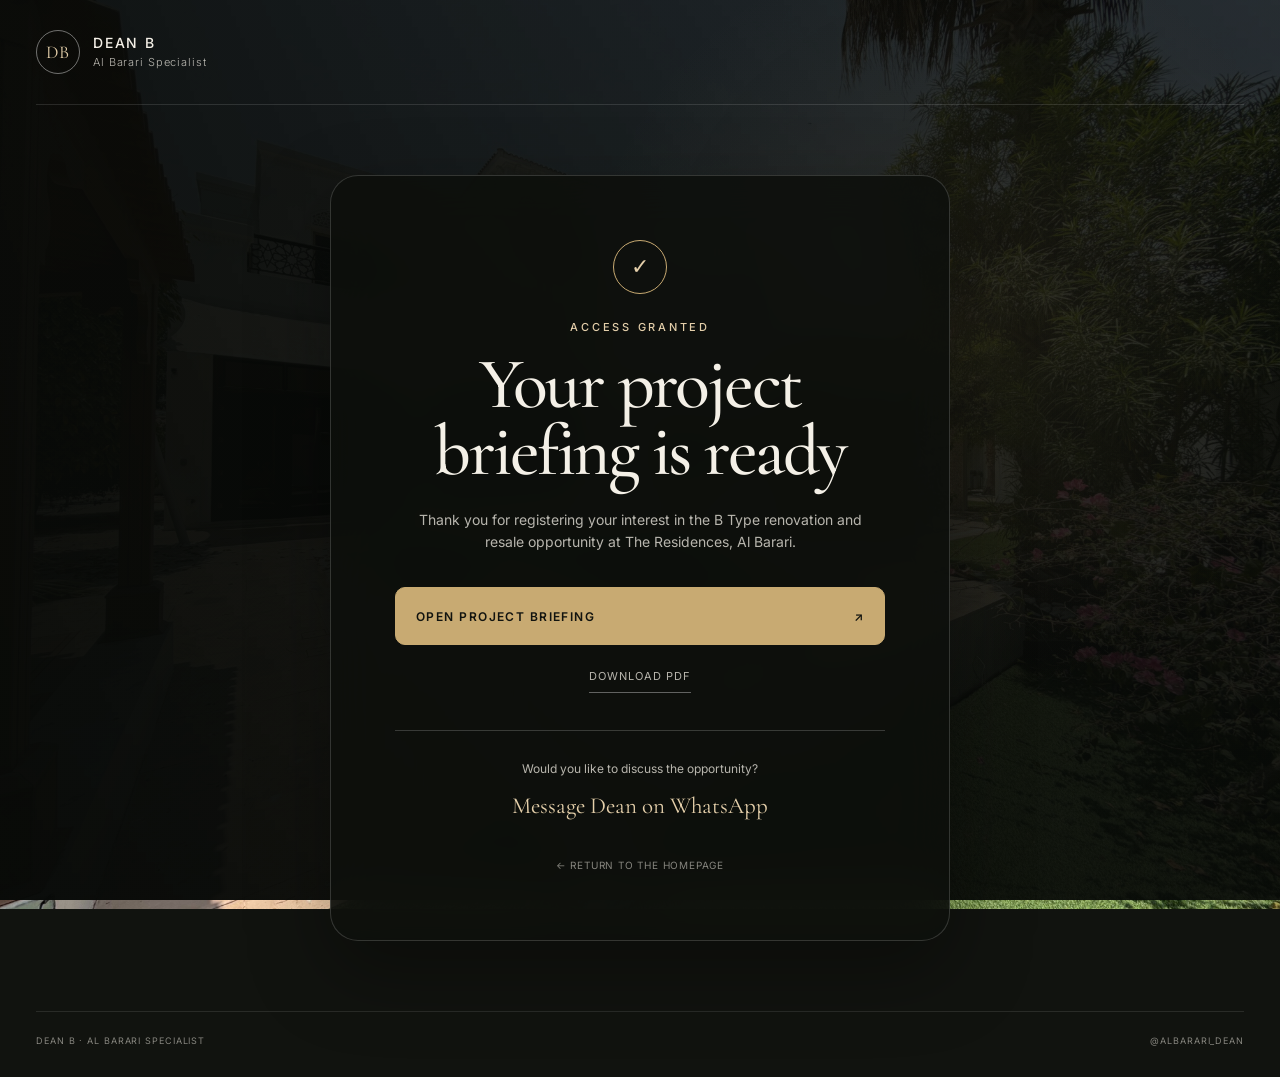
==== thankyou.html @ 0da42d91 "Add files via upload" ====
<!DOCTYPE html>
<html lang="en">
<head>
  <meta charset="UTF-8">
  <meta name="viewport" content="width=device-width, initial-scale=1.0">
  <meta name="theme-color" content="#11130f">
  <title>Your Briefing Is Ready | Al Barari</title>
  <meta name="description" content="Access the B Type Renovation Project briefing.">

  <link rel="preconnect" href="https://fonts.googleapis.com">
  <link rel="preconnect" href="https://fonts.gstatic.com" crossorigin>
  <link
    href="https://fonts.googleapis.com/css2?family=Cormorant+Garamond:wght@400;500;600&family=Inter:wght@300;400;500;600&display=swap"
    rel="stylesheet"
  >
  <link rel="stylesheet" href="style.css">
</head>

<body class="thankyou-page">
  <div class="site-shell">
    <div class="background" aria-hidden="true"></div>
    <div class="background-overlay thankyou-overlay" aria-hidden="true"></div>

    <header class="topbar">
      <a class="brand" href="index.html" aria-label="Return to homepage">
        <span class="brand-mark">DB</span>
        <span class="brand-text">
          <strong>Dean B</strong>
          <small>Al Barari Specialist</small>
        </span>
      </a>
    </header>

    <main class="thankyou-main">
      <section class="thankyou-card">
        <div class="success-mark" aria-hidden="true">✓</div>

        <p class="eyebrow">Access granted</p>
        <h1>Your project briefing is ready</h1>

        <p class="thankyou-copy">
          Thank you for registering your interest in the B Type renovation and
          resale opportunity at The Residences, Al Barari.
        </p>

        <a
          class="primary-action"
          href="files/brochure.pdf"
          target="_blank"
          rel="noopener noreferrer"
        >
          <span>Open project briefing</span>
          <span aria-hidden="true">↗</span>
        </a>

        <a
          class="secondary-action"
          href="files/brochure.pdf"
          download="Al-Barari-B-Type-Renovation-Project.pdf"
        >
          Download PDF
        </a>

        <div class="contact-block">
          <p>Would you like to discuss the opportunity?</p>
          <a
            href="https://wa.me/971504674850?text=Hi%20Dean%2C%20I%27ve%20reviewed%20the%20B%20Type%20Renovation%20Project%20briefing%20and%20would%20like%20to%20discuss%20it."
            target="_blank"
            rel="noopener noreferrer"
          >
            Message Dean on WhatsApp
          </a>
        </div>

        <a class="return-link" href="index.html">← Return to the homepage</a>
      </section>
    </main>

    <footer class="footer">
      <p>Dean B · Al Barari Specialist</p>
      <div class="footer-links">
        <a
          href="https://www.instagram.com/albarari_dean/"
          target="_blank"
          rel="noopener noreferrer"
        >
          @albarari_dean
        </a>
      </div>
    </footer>
  </div>
</body>
</html>
---- style.css ----
/* -------------------------------------------------------
   Al Barari B Type Renovation Project
   Luxury lead-capture microsite
-------------------------------------------------------- */

:root {
  --ink: #11130f;
  --ink-soft: #1b1e18;
  --cream: #f4f0e7;
  --cream-muted: rgba(244, 240, 231, 0.74);
  --white: #ffffff;
  --gold: #c8aa72;
  --gold-light: #e4cfaa;
  --line: rgba(255, 255, 255, 0.18);
  --glass: rgba(18, 21, 17, 0.72);
  --glass-strong: rgba(13, 15, 12, 0.88);
  --danger: #ffd1cc;
  --success: #d5e7ce;
  --shadow: 0 30px 80px rgba(0, 0, 0, 0.34);
  --radius-large: 28px;
  --radius-medium: 16px;
  --transition: 220ms ease;
}

*,
*::before,
*::after {
  box-sizing: border-box;
}

html {
  min-height: 100%;
  scroll-behavior: smooth;
}

body {
  min-height: 100vh;
  margin: 0;
  background: var(--ink);
  color: var(--cream);
  font-family: "Inter", Arial, sans-serif;
  font-size: 16px;
  line-height: 1.6;
  -webkit-font-smoothing: antialiased;
}

a {
  color: inherit;
  text-decoration: none;
}

button,
input {
  font: inherit;
}

button,
a {
  -webkit-tap-highlight-color: transparent;
}

.site-shell {
  position: relative;
  display: flex;
  min-height: 100vh;
  flex-direction: column;
  overflow: hidden;
  isolation: isolate;
}

.background {
  position: fixed;
  z-index: -3;
  inset: 0;
  background:
    url("images/hero.jpg")
    center center / cover
    no-repeat;
  transform: scale(1.02);
}

.background-overlay {
  position: fixed;
  z-index: -2;
  inset: 0;
  background:
    linear-gradient(
      90deg,
      rgba(8, 10, 8, 0.9) 0%,
      rgba(8, 10, 8, 0.7) 44%,
      rgba(8, 10, 8, 0.42) 70%,
      rgba(8, 10, 8, 0.58) 100%
    ),
    linear-gradient(
      180deg,
      rgba(8, 10, 8, 0.48) 0%,
      rgba(8, 10, 8, 0.08) 48%,
      rgba(8, 10, 8, 0.72) 100%
    );
}

.background-overlay::after {
  position: absolute;
  inset: 0;
  content: "";
  background:
    radial-gradient(
      circle at 75% 35%,
      rgba(200, 170, 114, 0.09),
      transparent 34%
    );
}

.topbar {
  display: flex;
  width: min(1440px, calc(100% - 72px));
  margin: 0 auto;
  padding: 30px 0;
  align-items: center;
  justify-content: space-between;
  border-bottom: 1px solid rgba(255, 255, 255, 0.12);
}

.brand {
  display: inline-flex;
  align-items: center;
  gap: 13px;
}

.brand-mark {
  display: grid;
  width: 44px;
  height: 44px;
  place-items: center;
  border: 1px solid rgba(255, 255, 255, 0.42);
  border-radius: 50%;
  color: var(--gold-light);
  font-family: "Cormorant Garamond", Georgia, serif;
  font-size: 18px;
  letter-spacing: 0.06em;
}

.brand-text {
  display: flex;
  flex-direction: column;
  line-height: 1.2;
}

.brand-text strong {
  font-size: 14px;
  font-weight: 500;
  letter-spacing: 0.13em;
  text-transform: uppercase;
}

.brand-text small {
  margin-top: 4px;
  color: var(--cream-muted);
  font-size: 11px;
  font-weight: 300;
  letter-spacing: 0.08em;
}

.topbar-contact {
  padding: 11px 18px;
  border: 1px solid rgba(255, 255, 255, 0.34);
  border-radius: 999px;
  font-size: 12px;
  letter-spacing: 0.09em;
  text-transform: uppercase;
  transition:
    border-color var(--transition),
    background-color var(--transition),
    color var(--transition);
}

.topbar-contact:hover,
.topbar-contact:focus-visible {
  border-color: var(--gold);
  background: var(--gold);
  color: var(--ink);
  outline: none;
}

.hero {
  display: grid;
  width: min(1440px, calc(100% - 72px));
  flex: 1;
  grid-template-columns: minmax(0, 1.12fr) minmax(390px, 0.72fr);
  gap: clamp(56px, 7vw, 120px);
  margin: 0 auto;
  padding: clamp(70px, 9vh, 126px) 0 72px;
  align-items: center;
}

.hero-copy {
  max-width: 780px;
  animation: fade-up 800ms 80ms both;
}

.eyebrow,
.form-kicker {
  margin: 0 0 18px;
  color: var(--gold-light);
  font-size: 11px;
  font-weight: 500;
  letter-spacing: 0.25em;
  text-transform: uppercase;
}

.hero h1 {
  max-width: 790px;
  margin: 0;
  font-family: "Cormorant Garamond", Georgia, serif;
  font-size: clamp(58px, 7.3vw, 112px);
  font-weight: 400;
  letter-spacing: -0.035em;
  line-height: 0.83;
  text-wrap: balance;
}

.hero h1 span {
  display: block;
  margin-top: 16px;
  color: rgba(244, 240, 231, 0.88);
  font-size: 0.52em;
  letter-spacing: 0.005em;
  line-height: 1.02;
}

.location {
  margin: 28px 0 0;
  color: var(--gold-light);
  font-size: 13px;
  letter-spacing: 0.19em;
  text-transform: uppercase;
}

.summary {
  max-width: 650px;
  margin: 25px 0 0;
  color: rgba(244, 240, 231, 0.82);
  font-family: "Cormorant Garamond", Georgia, serif;
  font-size: clamp(22px, 2vw, 31px);
  font-weight: 400;
  line-height: 1.28;
}

.metrics {
  display: grid;
  max-width: 690px;
  grid-template-columns: repeat(3, minmax(0, 1fr));
  margin-top: 42px;
  border-top: 1px solid var(--line);
  border-bottom: 1px solid var(--line);
}

.metric {
  min-height: 118px;
  padding: 22px 24px 20px 0;
}

.metric + .metric {
  padding-left: 28px;
  border-left: 1px solid var(--line);
}

.metric > span {
  display: block;
  min-height: 17px;
  color: var(--cream-muted);
  font-size: 10px;
  letter-spacing: 0.13em;
}

.metric strong {
  display: block;
  margin-top: 1px;
  font-family: "Cormorant Garamond", Georgia, serif;
  font-size: clamp(32px, 3.2vw, 48px);
  font-weight: 500;
  line-height: 1;
}

.metric small {
  display: block;
  margin-top: 9px;
  color: var(--cream-muted);
  font-size: 10px;
  letter-spacing: 0.11em;
  text-transform: uppercase;
}

.briefing-includes {
  display: grid;
  max-width: 700px;
  grid-template-columns: 155px 1fr;
  gap: 28px;
  margin-top: 31px;
  color: var(--cream-muted);
}

.briefing-includes p {
  margin: 0;
  color: var(--cream);
  font-size: 12px;
  font-weight: 500;
  letter-spacing: 0.09em;
  text-transform: uppercase;
}

.briefing-includes ul {
  display: grid;
  grid-template-columns: repeat(2, minmax(0, 1fr));
  gap: 10px 28px;
  margin: 0;
  padding: 0;
  list-style: none;
  font-size: 13px;
}

.briefing-includes li::before {
  margin-right: 8px;
  color: var(--gold);
  content: "—";
}

.form-panel {
  animation: fade-up 850ms 220ms both;
}

.form-card {
  position: relative;
  overflow: hidden;
  padding: clamp(30px, 3vw, 48px);
  border: 1px solid rgba(255, 255, 255, 0.16);
  border-radius: var(--radius-large);
  background:
    linear-gradient(
      145deg,
      rgba(30, 34, 27, 0.82),
      rgba(13, 15, 12, 0.74)
    );
  box-shadow: var(--shadow);
  backdrop-filter: blur(22px);
  -webkit-backdrop-filter: blur(22px);
}

.form-card::before {
  position: absolute;
  top: 0;
  right: 0;
  left: 0;
  height: 1px;
  content: "";
  background:
    linear-gradient(
      90deg,
      transparent,
      rgba(228, 207, 170, 0.85),
      transparent
    );
}

.form-card h2 {
  margin: 0;
  font-family: "Cormorant Garamond", Georgia, serif;
  font-size: clamp(38px, 3.7vw, 56px);
  font-weight: 500;
  letter-spacing: -0.025em;
  line-height: 0.96;
}

.form-intro {
  margin: 18px 0 30px;
  color: var(--cream-muted);
  font-size: 13px;
}

.field {
  position: relative;
  margin-top: 17px;
}

.field label {
  display: block;
  margin-bottom: 7px;
  color: rgba(244, 240, 231, 0.78);
  font-size: 10px;
  font-weight: 500;
  letter-spacing: 0.13em;
  text-transform: uppercase;
}

.field input {
  width: 100%;
  height: 54px;
  padding: 0 16px;
  border: 1px solid rgba(255, 255, 255, 0.2);
  border-radius: 10px;
  background: rgba(255, 255, 255, 0.07);
  color: var(--cream);
  outline: none;
  transition:
    border-color var(--transition),
    background-color var(--transition),
    box-shadow var(--transition);
}

.field input::placeholder {
  color: rgba(244, 240, 231, 0.41);
}

.field input:hover {
  border-color: rgba(255, 255, 255, 0.34);
}

.field input:focus {
  border-color: var(--gold);
  background: rgba(255, 255, 255, 0.1);
  box-shadow: 0 0 0 3px rgba(200, 170, 114, 0.12);
}

.field input[aria-invalid="true"] {
  border-color: rgba(255, 161, 150, 0.8);
}

.field-error {
  display: block;
  min-height: 18px;
  margin-top: 4px;
  color: var(--danger);
  font-size: 11px;
}

.consent {
  display: grid;
  grid-template-columns: 17px 1fr;
  gap: 10px;
  margin-top: 18px;
  align-items: start;
  color: rgba(244, 240, 231, 0.65);
  cursor: pointer;
  font-size: 10px;
  line-height: 1.5;
}

.consent input {
  width: 15px;
  height: 15px;
  margin: 1px 0 0;
  accent-color: var(--gold);
}

.consent-error {
  margin-left: 27px;
}

.honeypot {
  position: absolute !important;
  left: -9999px !important;
  opacity: 0 !important;
}

#submit-button,
.primary-action {
  display: flex;
  width: 100%;
  min-height: 58px;
  margin-top: 22px;
  padding: 0 20px;
  align-items: center;
  justify-content: space-between;
  border: 1px solid var(--gold);
  border-radius: 10px;
  background: var(--gold);
  color: var(--ink);
  cursor: pointer;
  font-size: 12px;
  font-weight: 600;
  letter-spacing: 0.12em;
  text-transform: uppercase;
  transition:
    transform var(--transition),
    background-color var(--transition),
    border-color var(--transition),
    color var(--transition);
}

#submit-button:hover,
#submit-button:focus-visible,
.primary-action:hover,
.primary-action:focus-visible {
  transform: translateY(-2px);
  border-color: var(--gold-light);
  background: var(--gold-light);
  outline: none;
}

#submit-button:disabled {
  cursor: wait;
  opacity: 0.72;
  transform: none;
}

.button-icon {
  font-size: 19px;
  font-weight: 400;
  transition: transform var(--transition);
}

#submit-button:hover .button-icon {
  transform: translateX(4px);
}

.form-status {
  min-height: 22px;
  margin: 12px 0 0;
  color: var(--success);
  font-size: 12px;
}

.form-status.is-error {
  color: var(--danger);
}

.privacy-note {
  margin: 14px 0 0;
  color: rgba(244, 240, 231, 0.47);
  font-size: 9px;
  line-height: 1.55;
}

.footer {
  display: flex;
  width: min(1440px, calc(100% - 72px));
  margin: auto auto 0;
  padding: 22px 0 28px;
  align-items: center;
  justify-content: space-between;
  border-top: 1px solid rgba(255, 255, 255, 0.1);
  color: rgba(244, 240, 231, 0.52);
  font-size: 9px;
  letter-spacing: 0.1em;
  text-transform: uppercase;
}

.footer p {
  margin: 0;
}

.footer-links {
  display: flex;
  gap: 24px;
}

.footer-links a {
  transition: color var(--transition);
}

.footer-links a:hover,
.footer-links a:focus-visible {
  color: var(--gold-light);
  outline: none;
}

/* Thank-you page */

.thankyou-overlay {
  background:
    linear-gradient(
      90deg,
      rgba(8, 10, 8, 0.92),
      rgba(8, 10, 8, 0.66)
    ),
    linear-gradient(
      180deg,
      rgba(8, 10, 8, 0.45),
      rgba(8, 10, 8, 0.78)
    );
}

.thankyou-main {
  display: grid;
  width: min(1440px, calc(100% - 72px));
  flex: 1;
  margin: 0 auto;
  padding: 70px 0;
  place-items: center;
}

.thankyou-card {
  width: min(620px, 100%);
  padding: clamp(36px, 5vw, 68px);
  border: 1px solid rgba(255, 255, 255, 0.16);
  border-radius: var(--radius-large);
  background: var(--glass-strong);
  box-shadow: var(--shadow);
  text-align: center;
  backdrop-filter: blur(24px);
  -webkit-backdrop-filter: blur(24px);
  animation: fade-up 750ms both;
}

.success-mark {
  display: grid;
  width: 54px;
  height: 54px;
  margin: 0 auto 25px;
  place-items: center;
  border: 1px solid var(--gold);
  border-radius: 50%;
  color: var(--gold-light);
  font-family: Georgia, serif;
  font-size: 22px;
}

.thankyou-card .eyebrow {
  margin-bottom: 14px;
}

.thankyou-card h1 {
  margin: 0;
  font-family: "Cormorant Garamond", Georgia, serif;
  font-size: clamp(48px, 6vw, 72px);
  font-weight: 500;
  letter-spacing: -0.035em;
  line-height: 0.93;
}

.thankyou-copy {
  max-width: 470px;
  margin: 24px auto 0;
  color: var(--cream-muted);
  font-size: 14px;
}

.primary-action {
  margin-top: 34px;
}

.secondary-action {
  display: inline-block;
  margin-top: 17px;
  padding: 6px 0;
  border-bottom: 1px solid rgba(255, 255, 255, 0.35);
  color: var(--cream-muted);
  font-size: 11px;
  letter-spacing: 0.09em;
  text-transform: uppercase;
  transition:
    color var(--transition),
    border-color var(--transition);
}

.secondary-action:hover,
.secondary-action:focus-visible {
  border-color: var(--gold);
  color: var(--gold-light);
  outline: none;
}

.contact-block {
  margin-top: 37px;
  padding-top: 28px;
  border-top: 1px solid var(--line);
}

.contact-block p {
  margin: 0 0 10px;
  color: var(--cream-muted);
  font-size: 12px;
}

.contact-block a {
  color: var(--gold-light);
  font-family: "Cormorant Garamond", Georgia, serif;
  font-size: 23px;
}

.return-link {
  display: inline-block;
  margin-top: 32px;
  color: rgba(244, 240, 231, 0.52);
  font-size: 10px;
  letter-spacing: 0.08em;
  text-transform: uppercase;
  transition: color var(--transition);
}

.return-link:hover,
.return-link:focus-visible {
  color: var(--cream);
  outline: none;
}

@keyframes fade-up {
  from {
    opacity: 0;
    transform: translateY(22px);
  }

  to {
    opacity: 1;
    transform: translateY(0);
  }
}

@media (max-width: 1100px) {
  .hero {
    grid-template-columns: minmax(0, 1fr) minmax(350px, 0.72fr);
    gap: 44px;
  }

  .briefing-includes {
    grid-template-columns: 1fr;
    gap: 12px;
  }

  .briefing-includes ul {
    grid-template-columns: 1fr;
  }
}

@media (max-width: 860px) {
  .background {
    background-position: 56% center;
  }

  .background-overlay {
    background:
      linear-gradient(
        180deg,
        rgba(8, 10, 8, 0.78) 0%,
        rgba(8, 10, 8, 0.48) 38%,
        rgba(8, 10, 8, 0.9) 100%
      );
  }

  .topbar,
  .hero,
  .footer,
  .thankyou-main {
    width: min(100% - 40px, 680px);
  }

  .topbar {
    padding-top: 22px;
  }

  .hero {
    grid-template-columns: 1fr;
    gap: 48px;
    padding-top: 64px;
  }

  .hero-copy {
    max-width: 650px;
  }

  .hero h1 {
    font-size: clamp(54px, 14vw, 86px);
  }

  .summary {
    max-width: 560px;
  }

  .form-panel {
    max-width: 620px;
  }

  .footer {
    margin-top: 20px;
  }
}

@media (max-width: 580px) {
  .topbar,
  .hero,
  .footer,
  .thankyou-main {
    width: calc(100% - 28px);
  }

  .topbar-contact {
    display: none;
  }

  .brand-mark {
    width: 40px;
    height: 40px;
  }

  .hero {
    gap: 38px;
    padding: 48px 0 44px;
  }

  .hero h1 {
    font-size: clamp(50px, 16vw, 72px);
  }

  .location {
    font-size: 10px;
  }

  .summary {
    font-size: 22px;
  }

  .metrics {
    grid-template-columns: 1fr;
    margin-top: 32px;
  }

  .metric {
    display: grid;
    min-height: 80px;
    grid-template-columns: 42px 1fr 1fr;
    padding: 17px 0;
    align-items: center;
  }

  .metric + .metric {
    padding-left: 0;
    border-top: 1px solid var(--line);
    border-left: 0;
  }

  .metric > span {
    min-height: auto;
  }

  .metric strong {
    margin: 0;
    font-size: 34px;
  }

  .metric small {
    margin: 0;
    text-align: right;
  }

  .briefing-includes {
    display: none;
  }

  .form-card {
    padding: 28px 20px;
    border-radius: 20px;
  }

  .form-card h2 {
    font-size: 42px;
  }

  .footer {
    flex-direction: column;
    gap: 12px;
    align-items: flex-start;
  }

  .thankyou-card {
    padding: 40px 22px;
    border-radius: 20px;
  }

  .thankyou-card h1 {
    font-size: 50px;
  }
}

@media (prefers-reduced-motion: reduce) {
  *,
  *::before,
  *::after {
    scroll-behavior: auto !important;
    animation-duration: 0.01ms !important;
    animation-iteration-count: 1 !important;
    transition-duration: 0.01ms !important;
  }
}
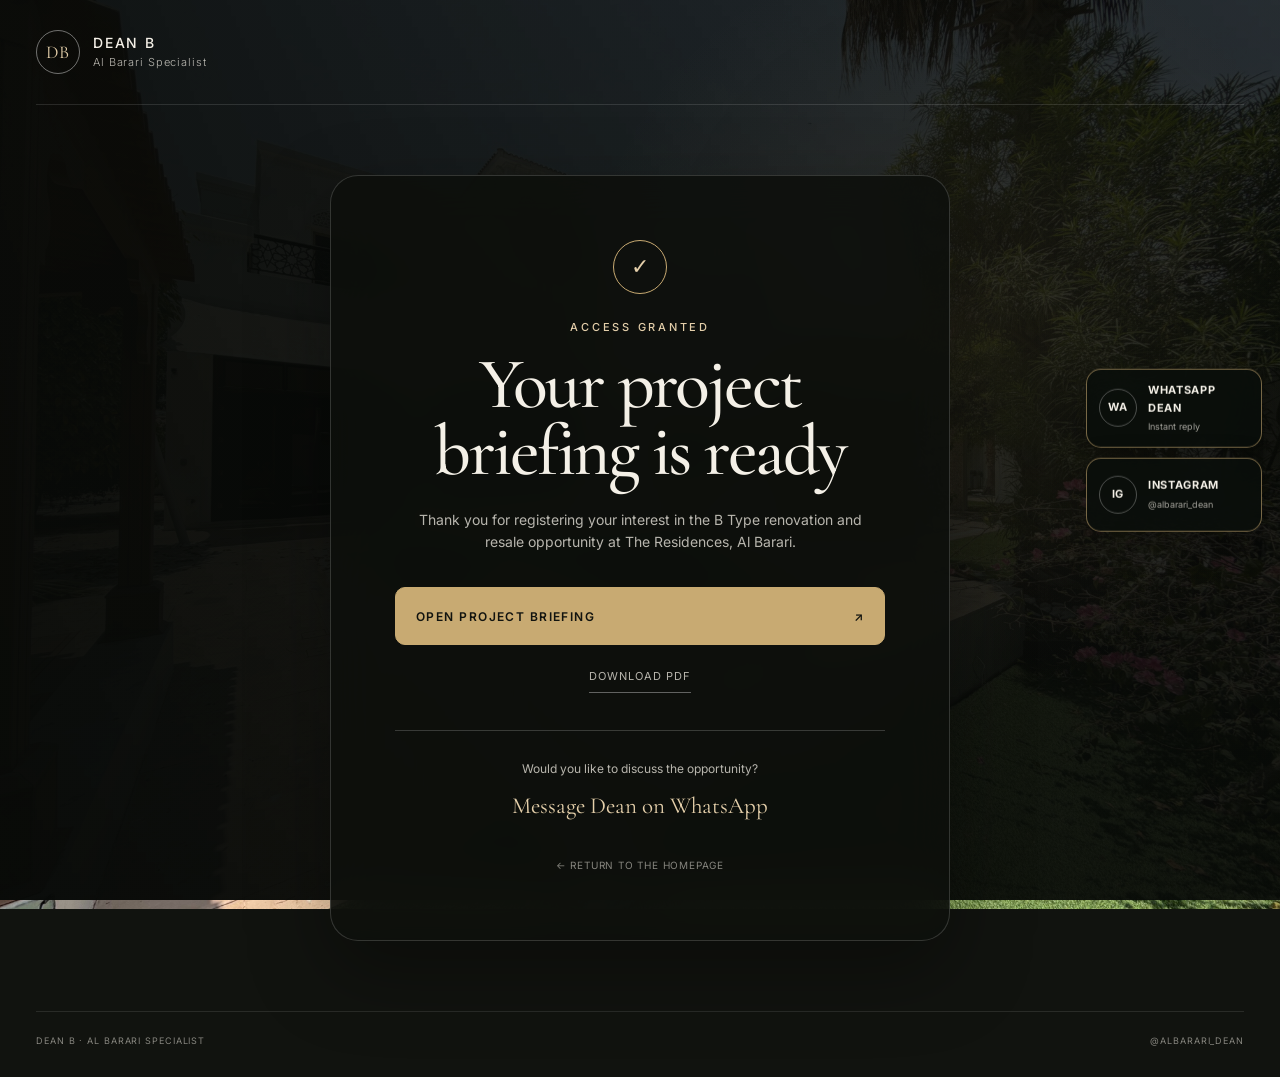
==== commit 51c51d34: "Add files via upload" ====
--- a/thankyou.html
+++ b/thankyou.html
@@ -76,6 +76,35 @@
       </section>
     </main>
 
+
+    <aside class="floating-social" aria-label="Contact Dean">
+      <a
+        class="floating-social-link whatsapp"
+        href="https://wa.me/971504674850?text=Hi%20Dean%2C%20I%27d%20like%20to%20discuss%20the%20B%20Type%20renovation%20project."
+        target="_blank"
+        rel="noopener noreferrer"
+      >
+        <span class="social-icon" aria-hidden="true">WA</span>
+        <span>
+          <strong>WhatsApp Dean</strong>
+          <small>Instant reply</small>
+        </span>
+      </a>
+
+      <a
+        class="floating-social-link instagram"
+        href="https://www.instagram.com/albarari_dean/"
+        target="_blank"
+        rel="noopener noreferrer"
+      >
+        <span class="social-icon" aria-hidden="true">IG</span>
+        <span>
+          <strong>Instagram</strong>
+          <small>@albarari_dean</small>
+        </span>
+      </a>
+    </aside>
+
     <footer class="footer">
       <p>Dean B · Al Barari Specialist</p>
       <div class="footer-links">
--- a/style.css
+++ b/style.css
@@ -881,3 +881,291 @@
     transition-duration: 0.01ms !important;
   }
 }
+
+
+/* Prominent social links and Meet Dean section */
+
+.floating-social {
+  position: fixed;
+  z-index: 20;
+  top: 50%;
+  right: 18px;
+  display: grid;
+  gap: 10px;
+  width: 176px;
+  transform: translateY(-50%);
+}
+
+.floating-social-link {
+  display: grid;
+  grid-template-columns: 38px 1fr;
+  gap: 11px;
+  min-height: 74px;
+  padding: 12px;
+  align-items: center;
+  border: 1px solid rgba(200, 170, 114, 0.58);
+  border-radius: 15px;
+  background: rgba(10, 14, 11, 0.88);
+  box-shadow: 0 12px 34px rgba(0, 0, 0, 0.28);
+  backdrop-filter: blur(16px);
+  -webkit-backdrop-filter: blur(16px);
+  transition: transform var(--transition), border-color var(--transition), background var(--transition);
+}
+
+.floating-social-link:hover,
+.floating-social-link:focus-visible {
+  transform: translateX(-5px);
+  border-color: var(--gold-light);
+  outline: none;
+}
+
+.floating-social-link.whatsapp:hover {
+  background: rgba(18, 86, 48, 0.94);
+}
+
+.floating-social-link.instagram:hover {
+  background: linear-gradient(135deg, rgba(245, 133, 41, 0.92), rgba(193, 53, 132, 0.94), rgba(88, 81, 219, 0.92));
+}
+
+.social-icon {
+  display: grid;
+  width: 38px;
+  height: 38px;
+  place-items: center;
+  border: 1px solid rgba(255,255,255,0.28);
+  border-radius: 50%;
+  font-size: 11px;
+  font-weight: 700;
+  letter-spacing: 0.08em;
+}
+
+.floating-social-link strong,
+.floating-social-link small {
+  display: block;
+}
+
+.floating-social-link strong {
+  font-size: 11px;
+  letter-spacing: 0.06em;
+  text-transform: uppercase;
+}
+
+.floating-social-link small {
+  margin-top: 3px;
+  color: rgba(244, 240, 231, 0.66);
+  font-size: 9px;
+}
+
+.meet-dean {
+  position: relative;
+  z-index: 1;
+  width: min(1440px, calc(100% - 72px));
+  margin: 0 auto 36px;
+  padding: 54px 0;
+  border-top: 1px solid rgba(200, 170, 114, 0.34);
+  border-bottom: 1px solid rgba(200, 170, 114, 0.24);
+}
+
+.meet-dean-inner {
+  display: grid;
+  grid-template-columns: minmax(220px, 300px) minmax(260px, 1fr) minmax(300px, 420px);
+  gap: clamp(32px, 5vw, 70px);
+  align-items: center;
+}
+
+.dean-photo-wrap {
+  overflow: hidden;
+  aspect-ratio: 4 / 5;
+  border: 1px solid rgba(200, 170, 114, 0.58);
+  border-radius: 20px;
+  background: rgba(255,255,255,0.05);
+  box-shadow: 0 24px 60px rgba(0,0,0,0.28);
+}
+
+.dean-photo {
+  width: 100%;
+  height: 100%;
+  object-fit: cover;
+  object-position: center 30%;
+}
+
+.dean-profile h2 {
+  margin: 0;
+  font-family: "Cormorant Garamond", Georgia, serif;
+  font-size: clamp(54px, 6vw, 82px);
+  font-weight: 500;
+  letter-spacing: -0.035em;
+  line-height: 0.9;
+}
+
+.dean-role {
+  margin: 15px 0 0;
+  color: var(--gold-light);
+  font-family: "Cormorant Garamond", Georgia, serif;
+  font-size: 23px;
+  letter-spacing: 0.08em;
+  text-transform: uppercase;
+}
+
+.dean-copy {
+  max-width: 540px;
+  margin: 24px 0 0;
+  color: var(--cream-muted);
+  font-size: 14px;
+}
+
+.dean-points {
+  display: grid;
+  gap: 11px;
+  margin: 26px 0 0;
+  padding: 0;
+  list-style: none;
+  color: rgba(244, 240, 231, 0.84);
+  font-size: 13px;
+}
+
+.dean-points li::before {
+  display: inline-grid;
+  width: 20px;
+  height: 20px;
+  margin-right: 10px;
+  place-items: center;
+  border: 1px solid var(--gold);
+  border-radius: 50%;
+  color: var(--gold-light);
+  content: "✓";
+  font-size: 10px;
+}
+
+.dean-actions {
+  display: grid;
+  gap: 14px;
+}
+
+.dean-action {
+  display: flex;
+  min-height: 84px;
+  padding: 18px 22px;
+  align-items: center;
+  justify-content: space-between;
+  border: 1px solid rgba(200, 170, 114, 0.64);
+  border-radius: 14px;
+  background: rgba(12, 17, 13, 0.84);
+  transition: transform var(--transition), border-color var(--transition), filter var(--transition);
+}
+
+.dean-action:hover,
+.dean-action:focus-visible {
+  transform: translateY(-3px);
+  border-color: var(--gold-light);
+  filter: brightness(1.08);
+  outline: none;
+}
+
+.whatsapp-action {
+  background: linear-gradient(135deg, rgba(18, 114, 56, 0.93), rgba(11, 75, 39, 0.92));
+}
+
+.instagram-action {
+  background: linear-gradient(135deg, rgba(245, 133, 41, 0.92), rgba(193, 53, 132, 0.94), rgba(88, 81, 219, 0.92));
+}
+
+.dean-action strong,
+.dean-action small {
+  display: block;
+}
+
+.dean-action strong {
+  font-size: 14px;
+  letter-spacing: 0.08em;
+  text-transform: uppercase;
+}
+
+.dean-action small {
+  margin-top: 4px;
+  color: rgba(255,255,255,0.78);
+  font-size: 11px;
+}
+
+@media (max-width: 1180px) {
+  .floating-social {
+    right: 10px;
+    width: 150px;
+  }
+
+  .meet-dean-inner {
+    grid-template-columns: 240px 1fr;
+  }
+
+  .dean-actions {
+    grid-column: 1 / -1;
+    grid-template-columns: repeat(3, minmax(0, 1fr));
+  }
+}
+
+@media (max-width: 860px) {
+  .floating-social {
+    top: auto;
+    right: 14px;
+    bottom: 14px;
+    left: 14px;
+    width: auto;
+    grid-template-columns: repeat(2, minmax(0, 1fr));
+    transform: none;
+  }
+
+  .floating-social-link {
+    min-height: 58px;
+    grid-template-columns: 34px 1fr;
+    padding: 10px;
+  }
+
+  .social-icon {
+    width: 34px;
+    height: 34px;
+  }
+
+  .meet-dean {
+    width: min(100% - 40px, 680px);
+  }
+
+  .meet-dean-inner {
+    grid-template-columns: 1fr;
+  }
+
+  .dean-photo-wrap {
+    width: min(360px, 100%);
+  }
+
+  .dean-actions {
+    grid-column: auto;
+    grid-template-columns: 1fr;
+  }
+
+  .footer {
+    padding-bottom: 104px;
+  }
+}
+
+@media (max-width: 580px) {
+  .floating-social-link small {
+    display: none;
+  }
+
+  .floating-social-link strong {
+    font-size: 9px;
+  }
+
+  .meet-dean {
+    width: calc(100% - 28px);
+    padding: 40px 0;
+  }
+
+  .dean-profile h2 {
+    font-size: 58px;
+  }
+
+  .dean-role {
+    font-size: 19px;
+  }
+}
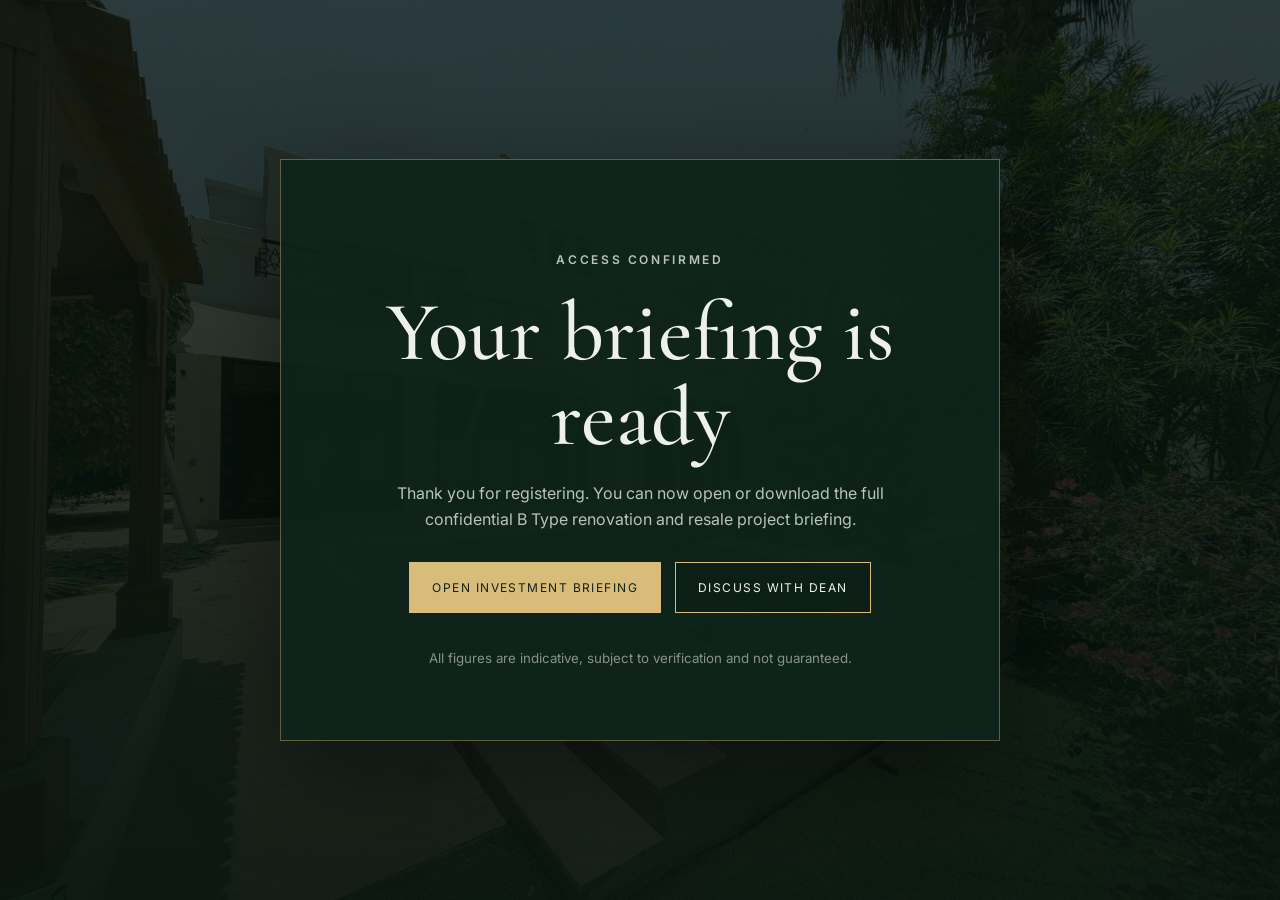
==== commit 1c5a92a3: "Add files via upload Version 2.0" ====
--- a/thankyou.html
+++ b/thankyou.html
@@ -1,122 +1,49 @@
-<!DOCTYPE html>
+<!doctype html>
 <html lang="en">
 <head>
-  <meta charset="UTF-8">
-  <meta name="viewport" content="width=device-width, initial-scale=1.0">
-  <meta name="theme-color" content="#11130f">
-  <title>Your Briefing Is Ready | Al Barari</title>
-  <meta name="description" content="Access the B Type Renovation Project briefing.">
-
+  <meta charset="utf-8">
+  <meta name="viewport" content="width=device-width, initial-scale=1">
+  <meta name="theme-color" content="#102019">
+  <title>Your Confidential Briefing</title>
   <link rel="preconnect" href="https://fonts.googleapis.com">
   <link rel="preconnect" href="https://fonts.gstatic.com" crossorigin>
-  <link
-    href="https://fonts.googleapis.com/css2?family=Cormorant+Garamond:wght@400;500;600&family=Inter:wght@300;400;500;600&display=swap"
-    rel="stylesheet"
-  >
+  <link href="https://fonts.googleapis.com/css2?family=Cormorant+Garamond:wght@500;600&family=Inter:wght@300;400;500;600&display=swap" rel="stylesheet">
   <link rel="stylesheet" href="style.css">
+  <!-- Meta Pixel Code -->
+  <script>
+  !function(f,b,e,v,n,t,s)
+  {if(f.fbq)return;n=f.fbq=function(){n.callMethod?
+  n.callMethod.apply(n,arguments):n.queue.push(arguments)};
+  if(!f._fbq)f._fbq=n;n.push=n;n.loaded=!0;n.version='2.0';
+  n.queue=[];t=b.createElement(e);t.async=!0;
+  t.src=v;s=b.getElementsByTagName(e)[0];
+  s.parentNode.insertBefore(t,s)}(window, document,'script',
+  'https://connect.facebook.net/en_US/fbevents.js');
+  fbq('init', '1545756273663052');
+  fbq('track', 'PageView');
+  fbq('track', 'Lead');
+  </script>
+  <noscript><img height="1" width="1" style="display:none"
+  src="https://www.facebook.com/tr?id=1545756273663052&ev=PageView&noscript=1"
+  alt=""></noscript>
+  <!-- End Meta Pixel Code -->
+  <style>
+    .thanks{min-height:100vh;display:grid;place-items:center;padding:32px;background:
+    linear-gradient(rgba(7,19,13,.78),rgba(7,19,13,.94)),url("images/hero.jpg") center/cover fixed}
+    .thanks-card{width:min(720px,100%);padding:clamp(30px,6vw,70px);text-align:center;background:rgba(14,35,25,.92);border:1px solid rgba(216,189,122,.4);box-shadow:0 30px 100px rgba(0,0,0,.45)}
+    .thanks-card h1{font-size:clamp(48px,8vw,84px)}.thanks-card p{color:#b9c3bb;max-width:560px;margin:20px auto}.thanks-card .button{display:inline-block;margin:10px 5px}.thanks-card small{display:block;margin-top:25px;color:#87938a}
+  </style>
 </head>
-
-<body class="thankyou-page">
-  <div class="site-shell">
-    <div class="background" aria-hidden="true"></div>
-    <div class="background-overlay thankyou-overlay" aria-hidden="true"></div>
-
-    <header class="topbar">
-      <a class="brand" href="index.html" aria-label="Return to homepage">
-        <span class="brand-mark">DB</span>
-        <span class="brand-text">
-          <strong>Dean B</strong>
-          <small>Al Barari Specialist</small>
-        </span>
-      </a>
-    </header>
-
-    <main class="thankyou-main">
-      <section class="thankyou-card">
-        <div class="success-mark" aria-hidden="true">✓</div>
-
-        <p class="eyebrow">Access granted</p>
-        <h1>Your project briefing is ready</h1>
-
-        <p class="thankyou-copy">
-          Thank you for registering your interest in the B Type renovation and
-          resale opportunity at The Residences, Al Barari.
-        </p>
-
-        <a
-          class="primary-action"
-          href="files/brochure.pdf"
-          target="_blank"
-          rel="noopener noreferrer"
-        >
-          <span>Open project briefing</span>
-          <span aria-hidden="true">↗</span>
-        </a>
-
-        <a
-          class="secondary-action"
-          href="files/brochure.pdf"
-          download="Al-Barari-B-Type-Renovation-Project.pdf"
-        >
-          Download PDF
-        </a>
-
-        <div class="contact-block">
-          <p>Would you like to discuss the opportunity?</p>
-          <a
-            href="https://wa.me/971504674850?text=Hi%20Dean%2C%20I%27ve%20reviewed%20the%20B%20Type%20Renovation%20Project%20briefing%20and%20would%20like%20to%20discuss%20it."
-            target="_blank"
-            rel="noopener noreferrer"
-          >
-            Message Dean on WhatsApp
-          </a>
-        </div>
-
-        <a class="return-link" href="index.html">← Return to the homepage</a>
-      </section>
-    </main>
-
-
-    <aside class="floating-social" aria-label="Contact Dean">
-      <a
-        class="floating-social-link whatsapp"
-        href="https://wa.me/971504674850?text=Hi%20Dean%2C%20I%27d%20like%20to%20discuss%20the%20B%20Type%20renovation%20project."
-        target="_blank"
-        rel="noopener noreferrer"
-      >
-        <span class="social-icon" aria-hidden="true">WA</span>
-        <span>
-          <strong>WhatsApp Dean</strong>
-          <small>Instant reply</small>
-        </span>
-      </a>
-
-      <a
-        class="floating-social-link instagram"
-        href="https://www.instagram.com/albarari_dean/"
-        target="_blank"
-        rel="noopener noreferrer"
-      >
-        <span class="social-icon" aria-hidden="true">IG</span>
-        <span>
-          <strong>Instagram</strong>
-          <small>@albarari_dean</small>
-        </span>
-      </a>
-    </aside>
-
-    <footer class="footer">
-      <p>Dean B · Al Barari Specialist</p>
-      <div class="footer-links">
-        <a
-          href="https://www.instagram.com/albarari_dean/"
-          target="_blank"
-          rel="noopener noreferrer"
-        >
-          @albarari_dean
-        </a>
-      </div>
-    </footer>
-  </div>
+<body>
+  <main class="thanks">
+    <section class="thanks-card">
+      <p class="eyebrow">Access confirmed</p>
+      <h1>Your briefing is ready</h1>
+      <p>Thank you for registering. You can now open or download the full confidential B Type renovation and resale project briefing.</p>
+      <a class="button primary" href="files/brochure.pdf" target="_blank" rel="noopener">Open investment briefing</a>
+      <a class="button secondary" href="https://wa.me/971504674850?text=Hi%20Dean%2C%20I%27ve%20reviewed%20the%20B%20Type%20investment%20briefing%20and%20would%20like%20to%20discuss%20it." target="_blank" rel="noopener noreferrer">Discuss with Dean</a>
+      <small>All figures are indicative, subject to verification and not guaranteed.</small>
+    </section>
+  </main>
 </body>
 </html>
--- a/style.css
+++ b/style.css
@@ -1,1171 +1,40 @@
-/* -------------------------------------------------------
-   Al Barari B Type Renovation Project
-   Luxury lead-capture microsite
--------------------------------------------------------- */
-
-:root {
-  --ink: #11130f;
-  --ink-soft: #1b1e18;
-  --cream: #f4f0e7;
-  --cream-muted: rgba(244, 240, 231, 0.74);
-  --white: #ffffff;
-  --gold: #c8aa72;
-  --gold-light: #e4cfaa;
-  --line: rgba(255, 255, 255, 0.18);
-  --glass: rgba(18, 21, 17, 0.72);
-  --glass-strong: rgba(13, 15, 12, 0.88);
-  --danger: #ffd1cc;
-  --success: #d5e7ce;
-  --shadow: 0 30px 80px rgba(0, 0, 0, 0.34);
-  --radius-large: 28px;
-  --radius-medium: 16px;
-  --transition: 220ms ease;
+:root{
+  --ink:#eef1eb;--muted:#aeb8ae;--gold:#d8bd7a;--gold2:#f0d99d;
+  --green:#102019;--green2:#172b22;--panel:#1b2f26;--line:rgba(216,189,122,.25);
+  --shadow:0 28px 80px rgba(0,0,0,.3)
 }
-
-*,
-*::before,
-*::after {
-  box-sizing: border-box;
+*{box-sizing:border-box}
+html{scroll-behavior:smooth}
+body{margin:0;background:var(--green);color:var(--ink);font-family:Inter,Arial,sans-serif;line-height:1.6}
+a{color:inherit;text-decoration:none}
+.nav{position:fixed;inset:0 0 auto;z-index:30;display:flex;justify-content:space-between;align-items:center;padding:18px clamp(20px,4vw,64px);background:linear-gradient(to bottom,rgba(8,18,14,.9),transparent)}
+.brand{display:flex;gap:12px;align-items:center}.brand-mark{display:grid;place-items:center;width:44px;height:44px;border:1px solid var(--gold);border-radius:50%;font-family:"Cormorant Garamond";font-size:22px;color:var(--gold)}
+.brand strong,.brand small{display:block}.brand small{color:var(--muted);font-size:11px;letter-spacing:.12em;text-transform:uppercase}
+.nav-link{border-bottom:1px solid var(--gold);padding:6px 0;font-size:13px;text-transform:uppercase;letter-spacing:.12em}
+.hero{position:relative;min-height:100vh;display:flex;align-items:flex-end;padding:150px clamp(22px,6vw,90px) 80px;overflow:hidden}
+.hero-image{position:absolute;inset:0;background:url("images/hero.jpg") center/cover no-repeat;transform:scale(1.02)}
+.hero-shade{position:absolute;inset:0;background:linear-gradient(90deg,rgba(5,14,10,.92) 0%,rgba(5,14,10,.68) 48%,rgba(5,14,10,.3) 100%),linear-gradient(0deg,rgba(8,22,16,.88),transparent 50%)}
+.hero-content{position:relative;z-index:2;max-width:780px}
+.eyebrow{margin:0 0 15px;color:var(--gold);font-size:12px;font-weight:600;letter-spacing:.22em;text-transform:uppercase}
+h1,h2,h3{font-family:"Cormorant Garamond",Georgia,serif;margin:0;line-height:1.02;font-weight:500}
+h1{font-size:clamp(54px,8vw,108px);max-width:900px}h2{font-size:clamp(42px,5.4vw,72px)}h3{font-size:28px}
+.confidential-line{font-size:clamp(17px,2vw,22px);color:var(--gold2);margin:24px 0 10px}
+.hero-summary{max-width:650px;color:#d8ded8;font-size:18px}
+.hero-actions{display:flex;gap:12px;flex-wrap:wrap;margin-top:32px}.button{padding:15px 22px;border:1px solid var(--gold);font-size:12px;text-transform:uppercase;letter-spacing:.12em;transition:.25s}.primary{background:var(--gold);color:#132018}.secondary{background:rgba(10,25,18,.3)}.button:hover{transform:translateY(-2px);background:var(--gold2);color:#132018}
+.hero-facts{position:absolute;z-index:2;right:clamp(22px,6vw,90px);bottom:80px;display:grid;gap:10px;text-align:right;color:#dfe5df}.hero-facts span{font-size:12px;letter-spacing:.12em;text-transform:uppercase}
+.section{padding:110px clamp(22px,6vw,90px)}
+.intro-section{background:#f1eee6;color:#19231e}.section-heading{max-width:760px;margin-bottom:55px}.section-heading p:last-child{font-size:18px;color:#566158}.feature-grid{display:grid;grid-template-columns:repeat(4,1fr);gap:18px}.feature-card{padding:30px;border-top:1px solid #b79b5e;background:rgba(255,255,255,.45)}.feature-card>span,.briefing-item>span{color:#9b7d3c;font-size:12px;letter-spacing:.12em}.feature-card p{color:#637067}
+.metrics-section{background:var(--green)}.metric-grid{display:grid;grid-template-columns:repeat(3,1fr);gap:18px}.metric-card{min-height:270px;padding:34px;border:1px solid var(--line);background:linear-gradient(145deg,rgba(255,255,255,.04),rgba(255,255,255,.01));display:flex;flex-direction:column;justify-content:flex-end}.metric-card small{text-transform:uppercase;letter-spacing:.16em;color:var(--muted)}.metric-card strong{font-family:"Cormorant Garamond";font-size:clamp(48px,6vw,78px);font-weight:500;color:var(--gold2)}.metric-card p{color:var(--muted)}.metric-card.highlight{border-color:var(--gold);box-shadow:0 0 0 1px rgba(216,189,122,.15),var(--shadow)}.disclaimer{margin-top:22px;color:#8f9b91;font-size:12px;max-width:900px}
+.briefing-section{display:grid;grid-template-columns:.9fr 1.1fr;gap:80px;background:var(--green2)}.briefing-copy p:last-child{color:var(--muted);font-size:18px}.briefing-list{border-top:1px solid var(--line)}.briefing-item{display:grid;grid-template-columns:50px 1fr;gap:18px;padding:26px 0;border-bottom:1px solid var(--line)}.briefing-item p{margin:5px 0 0;color:var(--muted)}
+.access-section{display:grid;grid-template-columns:1fr 1fr;gap:80px;align-items:start;background:#ece8dd;color:#16221b}.access-copy>p:nth-of-type(2){font-size:18px;color:#5d675f}.access-note{margin-top:35px;padding:22px;border-left:2px solid #ae8d49}.access-note span,.access-note strong{display:block}.access-note span{color:#6c756e;font-size:14px}
+.lead-form{background:#11231b;color:var(--ink);padding:34px;box-shadow:var(--shadow)}.field{margin-bottom:18px}.field label{display:block;margin-bottom:7px;color:#dce3dc;font-size:12px;text-transform:uppercase;letter-spacing:.1em}.field input{width:100%;padding:15px;border:1px solid rgba(255,255,255,.18);background:rgba(255,255,255,.04);color:#fff;font:inherit;outline:none}.field input:focus{border-color:var(--gold);box-shadow:0 0 0 3px rgba(216,189,122,.12)}.field-error{display:block;min-height:18px;color:#ffb4a8;font-size:12px}.consent{display:flex;gap:10px;align-items:flex-start;font-size:13px;color:#c5cec6}.consent input{margin-top:4px}.lead-form button{width:100%;display:flex;justify-content:space-between;padding:17px 20px;border:0;background:var(--gold);color:#132018;font:600 12px Inter;text-transform:uppercase;letter-spacing:.12em;cursor:pointer;transition:.25s}.lead-form button:hover{background:var(--gold2)}.lead-form button:disabled{opacity:.65;cursor:wait}.form-status{min-height:22px;font-size:13px}.honeypot{position:absolute!important;left:-9999px!important}
+.floating-contact{position:fixed;right:16px;top:50%;z-index:25;display:grid;gap:8px;transform:translateY(-50%)}.floating-contact a{writing-mode:vertical-rl;transform:rotate(180deg);padding:14px 10px;background:rgba(14,34,25,.88);border:1px solid var(--line);font-size:10px;letter-spacing:.15em;text-transform:uppercase;backdrop-filter:blur(10px)}
+footer{display:grid;grid-template-columns:1fr auto;gap:10px;padding:38px clamp(22px,6vw,90px);background:#09150f;border-top:1px solid var(--line)}footer span,footer p{display:block;color:#8f9a91;font-size:12px}.footer-links{display:flex;gap:20px}.footer-links a{font-size:12px;text-transform:uppercase;letter-spacing:.1em}
+.reveal{opacity:0;transform:translateY(20px);transition:opacity .7s ease,transform .7s ease}.reveal.visible{opacity:1;transform:none}
+@media(max-width:900px){
+ .hero{padding-top:130px;align-items:center}.hero-facts{display:none}.feature-grid,.metric-grid{grid-template-columns:1fr 1fr}.briefing-section,.access-section{grid-template-columns:1fr;gap:45px}.floating-contact{display:none}
 }
-
-html {
-  min-height: 100%;
-  scroll-behavior: smooth;
+@media(max-width:620px){
+ .nav{padding:14px 18px}.brand small{display:none}.nav-link{font-size:10px}.hero{min-height:92vh;padding:120px 20px 55px}.hero-summary{font-size:16px}.hero-actions{display:grid}.button{text-align:center}.section{padding:75px 20px}.feature-grid,.metric-grid{grid-template-columns:1fr}.metric-card{min-height:220px}.lead-form{padding:24px}footer{grid-template-columns:1fr}.footer-links{margin-top:10px}
 }
-
-body {
-  min-height: 100vh;
-  margin: 0;
-  background: var(--ink);
-  color: var(--cream);
-  font-family: "Inter", Arial, sans-serif;
-  font-size: 16px;
-  line-height: 1.6;
-  -webkit-font-smoothing: antialiased;
-}
-
-a {
-  color: inherit;
-  text-decoration: none;
-}
-
-button,
-input {
-  font: inherit;
-}
-
-button,
-a {
-  -webkit-tap-highlight-color: transparent;
-}
-
-.site-shell {
-  position: relative;
-  display: flex;
-  min-height: 100vh;
-  flex-direction: column;
-  overflow: hidden;
-  isolation: isolate;
-}
-
-.background {
-  position: fixed;
-  z-index: -3;
-  inset: 0;
-  background:
-    url("images/hero.jpg")
-    center center / cover
-    no-repeat;
-  transform: scale(1.02);
-}
-
-.background-overlay {
-  position: fixed;
-  z-index: -2;
-  inset: 0;
-  background:
-    linear-gradient(
-      90deg,
-      rgba(8, 10, 8, 0.9) 0%,
-      rgba(8, 10, 8, 0.7) 44%,
-      rgba(8, 10, 8, 0.42) 70%,
-      rgba(8, 10, 8, 0.58) 100%
-    ),
-    linear-gradient(
-      180deg,
-      rgba(8, 10, 8, 0.48) 0%,
-      rgba(8, 10, 8, 0.08) 48%,
-      rgba(8, 10, 8, 0.72) 100%
-    );
-}
-
-.background-overlay::after {
-  position: absolute;
-  inset: 0;
-  content: "";
-  background:
-    radial-gradient(
-      circle at 75% 35%,
-      rgba(200, 170, 114, 0.09),
-      transparent 34%
-    );
-}
-
-.topbar {
-  display: flex;
-  width: min(1440px, calc(100% - 72px));
-  margin: 0 auto;
-  padding: 30px 0;
-  align-items: center;
-  justify-content: space-between;
-  border-bottom: 1px solid rgba(255, 255, 255, 0.12);
-}
-
-.brand {
-  display: inline-flex;
-  align-items: center;
-  gap: 13px;
-}
-
-.brand-mark {
-  display: grid;
-  width: 44px;
-  height: 44px;
-  place-items: center;
-  border: 1px solid rgba(255, 255, 255, 0.42);
-  border-radius: 50%;
-  color: var(--gold-light);
-  font-family: "Cormorant Garamond", Georgia, serif;
-  font-size: 18px;
-  letter-spacing: 0.06em;
-}
-
-.brand-text {
-  display: flex;
-  flex-direction: column;
-  line-height: 1.2;
-}
-
-.brand-text strong {
-  font-size: 14px;
-  font-weight: 500;
-  letter-spacing: 0.13em;
-  text-transform: uppercase;
-}
-
-.brand-text small {
-  margin-top: 4px;
-  color: var(--cream-muted);
-  font-size: 11px;
-  font-weight: 300;
-  letter-spacing: 0.08em;
-}
-
-.topbar-contact {
-  padding: 11px 18px;
-  border: 1px solid rgba(255, 255, 255, 0.34);
-  border-radius: 999px;
-  font-size: 12px;
-  letter-spacing: 0.09em;
-  text-transform: uppercase;
-  transition:
-    border-color var(--transition),
-    background-color var(--transition),
-    color var(--transition);
-}
-
-.topbar-contact:hover,
-.topbar-contact:focus-visible {
-  border-color: var(--gold);
-  background: var(--gold);
-  color: var(--ink);
-  outline: none;
-}
-
-.hero {
-  display: grid;
-  width: min(1440px, calc(100% - 72px));
-  flex: 1;
-  grid-template-columns: minmax(0, 1.12fr) minmax(390px, 0.72fr);
-  gap: clamp(56px, 7vw, 120px);
-  margin: 0 auto;
-  padding: clamp(70px, 9vh, 126px) 0 72px;
-  align-items: center;
-}
-
-.hero-copy {
-  max-width: 780px;
-  animation: fade-up 800ms 80ms both;
-}
-
-.eyebrow,
-.form-kicker {
-  margin: 0 0 18px;
-  color: var(--gold-light);
-  font-size: 11px;
-  font-weight: 500;
-  letter-spacing: 0.25em;
-  text-transform: uppercase;
-}
-
-.hero h1 {
-  max-width: 790px;
-  margin: 0;
-  font-family: "Cormorant Garamond", Georgia, serif;
-  font-size: clamp(58px, 7.3vw, 112px);
-  font-weight: 400;
-  letter-spacing: -0.035em;
-  line-height: 0.83;
-  text-wrap: balance;
-}
-
-.hero h1 span {
-  display: block;
-  margin-top: 16px;
-  color: rgba(244, 240, 231, 0.88);
-  font-size: 0.52em;
-  letter-spacing: 0.005em;
-  line-height: 1.02;
-}
-
-.location {
-  margin: 28px 0 0;
-  color: var(--gold-light);
-  font-size: 13px;
-  letter-spacing: 0.19em;
-  text-transform: uppercase;
-}
-
-.summary {
-  max-width: 650px;
-  margin: 25px 0 0;
-  color: rgba(244, 240, 231, 0.82);
-  font-family: "Cormorant Garamond", Georgia, serif;
-  font-size: clamp(22px, 2vw, 31px);
-  font-weight: 400;
-  line-height: 1.28;
-}
-
-.metrics {
-  display: grid;
-  max-width: 690px;
-  grid-template-columns: repeat(3, minmax(0, 1fr));
-  margin-top: 42px;
-  border-top: 1px solid var(--line);
-  border-bottom: 1px solid var(--line);
-}
-
-.metric {
-  min-height: 118px;
-  padding: 22px 24px 20px 0;
-}
-
-.metric + .metric {
-  padding-left: 28px;
-  border-left: 1px solid var(--line);
-}
-
-.metric > span {
-  display: block;
-  min-height: 17px;
-  color: var(--cream-muted);
-  font-size: 10px;
-  letter-spacing: 0.13em;
-}
-
-.metric strong {
-  display: block;
-  margin-top: 1px;
-  font-family: "Cormorant Garamond", Georgia, serif;
-  font-size: clamp(32px, 3.2vw, 48px);
-  font-weight: 500;
-  line-height: 1;
-}
-
-.metric small {
-  display: block;
-  margin-top: 9px;
-  color: var(--cream-muted);
-  font-size: 10px;
-  letter-spacing: 0.11em;
-  text-transform: uppercase;
-}
-
-.briefing-includes {
-  display: grid;
-  max-width: 700px;
-  grid-template-columns: 155px 1fr;
-  gap: 28px;
-  margin-top: 31px;
-  color: var(--cream-muted);
-}
-
-.briefing-includes p {
-  margin: 0;
-  color: var(--cream);
-  font-size: 12px;
-  font-weight: 500;
-  letter-spacing: 0.09em;
-  text-transform: uppercase;
-}
-
-.briefing-includes ul {
-  display: grid;
-  grid-template-columns: repeat(2, minmax(0, 1fr));
-  gap: 10px 28px;
-  margin: 0;
-  padding: 0;
-  list-style: none;
-  font-size: 13px;
-}
-
-.briefing-includes li::before {
-  margin-right: 8px;
-  color: var(--gold);
-  content: "—";
-}
-
-.form-panel {
-  animation: fade-up 850ms 220ms both;
-}
-
-.form-card {
-  position: relative;
-  overflow: hidden;
-  padding: clamp(30px, 3vw, 48px);
-  border: 1px solid rgba(255, 255, 255, 0.16);
-  border-radius: var(--radius-large);
-  background:
-    linear-gradient(
-      145deg,
-      rgba(30, 34, 27, 0.82),
-      rgba(13, 15, 12, 0.74)
-    );
-  box-shadow: var(--shadow);
-  backdrop-filter: blur(22px);
-  -webkit-backdrop-filter: blur(22px);
-}
-
-.form-card::before {
-  position: absolute;
-  top: 0;
-  right: 0;
-  left: 0;
-  height: 1px;
-  content: "";
-  background:
-    linear-gradient(
-      90deg,
-      transparent,
-      rgba(228, 207, 170, 0.85),
-      transparent
-    );
-}
-
-.form-card h2 {
-  margin: 0;
-  font-family: "Cormorant Garamond", Georgia, serif;
-  font-size: clamp(38px, 3.7vw, 56px);
-  font-weight: 500;
-  letter-spacing: -0.025em;
-  line-height: 0.96;
-}
-
-.form-intro {
-  margin: 18px 0 30px;
-  color: var(--cream-muted);
-  font-size: 13px;
-}
-
-.field {
-  position: relative;
-  margin-top: 17px;
-}
-
-.field label {
-  display: block;
-  margin-bottom: 7px;
-  color: rgba(244, 240, 231, 0.78);
-  font-size: 10px;
-  font-weight: 500;
-  letter-spacing: 0.13em;
-  text-transform: uppercase;
-}
-
-.field input {
-  width: 100%;
-  height: 54px;
-  padding: 0 16px;
-  border: 1px solid rgba(255, 255, 255, 0.2);
-  border-radius: 10px;
-  background: rgba(255, 255, 255, 0.07);
-  color: var(--cream);
-  outline: none;
-  transition:
-    border-color var(--transition),
-    background-color var(--transition),
-    box-shadow var(--transition);
-}
-
-.field input::placeholder {
-  color: rgba(244, 240, 231, 0.41);
-}
-
-.field input:hover {
-  border-color: rgba(255, 255, 255, 0.34);
-}
-
-.field input:focus {
-  border-color: var(--gold);
-  background: rgba(255, 255, 255, 0.1);
-  box-shadow: 0 0 0 3px rgba(200, 170, 114, 0.12);
-}
-
-.field input[aria-invalid="true"] {
-  border-color: rgba(255, 161, 150, 0.8);
-}
-
-.field-error {
-  display: block;
-  min-height: 18px;
-  margin-top: 4px;
-  color: var(--danger);
-  font-size: 11px;
-}
-
-.consent {
-  display: grid;
-  grid-template-columns: 17px 1fr;
-  gap: 10px;
-  margin-top: 18px;
-  align-items: start;
-  color: rgba(244, 240, 231, 0.65);
-  cursor: pointer;
-  font-size: 10px;
-  line-height: 1.5;
-}
-
-.consent input {
-  width: 15px;
-  height: 15px;
-  margin: 1px 0 0;
-  accent-color: var(--gold);
-}
-
-.consent-error {
-  margin-left: 27px;
-}
-
-.honeypot {
-  position: absolute !important;
-  left: -9999px !important;
-  opacity: 0 !important;
-}
-
-#submit-button,
-.primary-action {
-  display: flex;
-  width: 100%;
-  min-height: 58px;
-  margin-top: 22px;
-  padding: 0 20px;
-  align-items: center;
-  justify-content: space-between;
-  border: 1px solid var(--gold);
-  border-radius: 10px;
-  background: var(--gold);
-  color: var(--ink);
-  cursor: pointer;
-  font-size: 12px;
-  font-weight: 600;
-  letter-spacing: 0.12em;
-  text-transform: uppercase;
-  transition:
-    transform var(--transition),
-    background-color var(--transition),
-    border-color var(--transition),
-    color var(--transition);
-}
-
-#submit-button:hover,
-#submit-button:focus-visible,
-.primary-action:hover,
-.primary-action:focus-visible {
-  transform: translateY(-2px);
-  border-color: var(--gold-light);
-  background: var(--gold-light);
-  outline: none;
-}
-
-#submit-button:disabled {
-  cursor: wait;
-  opacity: 0.72;
-  transform: none;
-}
-
-.button-icon {
-  font-size: 19px;
-  font-weight: 400;
-  transition: transform var(--transition);
-}
-
-#submit-button:hover .button-icon {
-  transform: translateX(4px);
-}
-
-.form-status {
-  min-height: 22px;
-  margin: 12px 0 0;
-  color: var(--success);
-  font-size: 12px;
-}
-
-.form-status.is-error {
-  color: var(--danger);
-}
-
-.privacy-note {
-  margin: 14px 0 0;
-  color: rgba(244, 240, 231, 0.47);
-  font-size: 9px;
-  line-height: 1.55;
-}
-
-.footer {
-  display: flex;
-  width: min(1440px, calc(100% - 72px));
-  margin: auto auto 0;
-  padding: 22px 0 28px;
-  align-items: center;
-  justify-content: space-between;
-  border-top: 1px solid rgba(255, 255, 255, 0.1);
-  color: rgba(244, 240, 231, 0.52);
-  font-size: 9px;
-  letter-spacing: 0.1em;
-  text-transform: uppercase;
-}
-
-.footer p {
-  margin: 0;
-}
-
-.footer-links {
-  display: flex;
-  gap: 24px;
-}
-
-.footer-links a {
-  transition: color var(--transition);
-}
-
-.footer-links a:hover,
-.footer-links a:focus-visible {
-  color: var(--gold-light);
-  outline: none;
-}
-
-/* Thank-you page */
-
-.thankyou-overlay {
-  background:
-    linear-gradient(
-      90deg,
-      rgba(8, 10, 8, 0.92),
-      rgba(8, 10, 8, 0.66)
-    ),
-    linear-gradient(
-      180deg,
-      rgba(8, 10, 8, 0.45),
-      rgba(8, 10, 8, 0.78)
-    );
-}
-
-.thankyou-main {
-  display: grid;
-  width: min(1440px, calc(100% - 72px));
-  flex: 1;
-  margin: 0 auto;
-  padding: 70px 0;
-  place-items: center;
-}
-
-.thankyou-card {
-  width: min(620px, 100%);
-  padding: clamp(36px, 5vw, 68px);
-  border: 1px solid rgba(255, 255, 255, 0.16);
-  border-radius: var(--radius-large);
-  background: var(--glass-strong);
-  box-shadow: var(--shadow);
-  text-align: center;
-  backdrop-filter: blur(24px);
-  -webkit-backdrop-filter: blur(24px);
-  animation: fade-up 750ms both;
-}
-
-.success-mark {
-  display: grid;
-  width: 54px;
-  height: 54px;
-  margin: 0 auto 25px;
-  place-items: center;
-  border: 1px solid var(--gold);
-  border-radius: 50%;
-  color: var(--gold-light);
-  font-family: Georgia, serif;
-  font-size: 22px;
-}
-
-.thankyou-card .eyebrow {
-  margin-bottom: 14px;
-}
-
-.thankyou-card h1 {
-  margin: 0;
-  font-family: "Cormorant Garamond", Georgia, serif;
-  font-size: clamp(48px, 6vw, 72px);
-  font-weight: 500;
-  letter-spacing: -0.035em;
-  line-height: 0.93;
-}
-
-.thankyou-copy {
-  max-width: 470px;
-  margin: 24px auto 0;
-  color: var(--cream-muted);
-  font-size: 14px;
-}
-
-.primary-action {
-  margin-top: 34px;
-}
-
-.secondary-action {
-  display: inline-block;
-  margin-top: 17px;
-  padding: 6px 0;
-  border-bottom: 1px solid rgba(255, 255, 255, 0.35);
-  color: var(--cream-muted);
-  font-size: 11px;
-  letter-spacing: 0.09em;
-  text-transform: uppercase;
-  transition:
-    color var(--transition),
-    border-color var(--transition);
-}
-
-.secondary-action:hover,
-.secondary-action:focus-visible {
-  border-color: var(--gold);
-  color: var(--gold-light);
-  outline: none;
-}
-
-.contact-block {
-  margin-top: 37px;
-  padding-top: 28px;
-  border-top: 1px solid var(--line);
-}
-
-.contact-block p {
-  margin: 0 0 10px;
-  color: var(--cream-muted);
-  font-size: 12px;
-}
-
-.contact-block a {
-  color: var(--gold-light);
-  font-family: "Cormorant Garamond", Georgia, serif;
-  font-size: 23px;
-}
-
-.return-link {
-  display: inline-block;
-  margin-top: 32px;
-  color: rgba(244, 240, 231, 0.52);
-  font-size: 10px;
-  letter-spacing: 0.08em;
-  text-transform: uppercase;
-  transition: color var(--transition);
-}
-
-.return-link:hover,
-.return-link:focus-visible {
-  color: var(--cream);
-  outline: none;
-}
-
-@keyframes fade-up {
-  from {
-    opacity: 0;
-    transform: translateY(22px);
-  }
-
-  to {
-    opacity: 1;
-    transform: translateY(0);
-  }
-}
-
-@media (max-width: 1100px) {
-  .hero {
-    grid-template-columns: minmax(0, 1fr) minmax(350px, 0.72fr);
-    gap: 44px;
-  }
-
-  .briefing-includes {
-    grid-template-columns: 1fr;
-    gap: 12px;
-  }
-
-  .briefing-includes ul {
-    grid-template-columns: 1fr;
-  }
-}
-
-@media (max-width: 860px) {
-  .background {
-    background-position: 56% center;
-  }
-
-  .background-overlay {
-    background:
-      linear-gradient(
-        180deg,
-        rgba(8, 10, 8, 0.78) 0%,
-        rgba(8, 10, 8, 0.48) 38%,
-        rgba(8, 10, 8, 0.9) 100%
-      );
-  }
-
-  .topbar,
-  .hero,
-  .footer,
-  .thankyou-main {
-    width: min(100% - 40px, 680px);
-  }
-
-  .topbar {
-    padding-top: 22px;
-  }
-
-  .hero {
-    grid-template-columns: 1fr;
-    gap: 48px;
-    padding-top: 64px;
-  }
-
-  .hero-copy {
-    max-width: 650px;
-  }
-
-  .hero h1 {
-    font-size: clamp(54px, 14vw, 86px);
-  }
-
-  .summary {
-    max-width: 560px;
-  }
-
-  .form-panel {
-    max-width: 620px;
-  }
-
-  .footer {
-    margin-top: 20px;
-  }
-}
-
-@media (max-width: 580px) {
-  .topbar,
-  .hero,
-  .footer,
-  .thankyou-main {
-    width: calc(100% - 28px);
-  }
-
-  .topbar-contact {
-    display: none;
-  }
-
-  .brand-mark {
-    width: 40px;
-    height: 40px;
-  }
-
-  .hero {
-    gap: 38px;
-    padding: 48px 0 44px;
-  }
-
-  .hero h1 {
-    font-size: clamp(50px, 16vw, 72px);
-  }
-
-  .location {
-    font-size: 10px;
-  }
-
-  .summary {
-    font-size: 22px;
-  }
-
-  .metrics {
-    grid-template-columns: 1fr;
-    margin-top: 32px;
-  }
-
-  .metric {
-    display: grid;
-    min-height: 80px;
-    grid-template-columns: 42px 1fr 1fr;
-    padding: 17px 0;
-    align-items: center;
-  }
-
-  .metric + .metric {
-    padding-left: 0;
-    border-top: 1px solid var(--line);
-    border-left: 0;
-  }
-
-  .metric > span {
-    min-height: auto;
-  }
-
-  .metric strong {
-    margin: 0;
-    font-size: 34px;
-  }
-
-  .metric small {
-    margin: 0;
-    text-align: right;
-  }
-
-  .briefing-includes {
-    display: none;
-  }
-
-  .form-card {
-    padding: 28px 20px;
-    border-radius: 20px;
-  }
-
-  .form-card h2 {
-    font-size: 42px;
-  }
-
-  .footer {
-    flex-direction: column;
-    gap: 12px;
-    align-items: flex-start;
-  }
-
-  .thankyou-card {
-    padding: 40px 22px;
-    border-radius: 20px;
-  }
-
-  .thankyou-card h1 {
-    font-size: 50px;
-  }
-}
-
-@media (prefers-reduced-motion: reduce) {
-  *,
-  *::before,
-  *::after {
-    scroll-behavior: auto !important;
-    animation-duration: 0.01ms !important;
-    animation-iteration-count: 1 !important;
-    transition-duration: 0.01ms !important;
-  }
-}
-
-
-/* Prominent social links and Meet Dean section */
-
-.floating-social {
-  position: fixed;
-  z-index: 20;
-  top: 50%;
-  right: 18px;
-  display: grid;
-  gap: 10px;
-  width: 176px;
-  transform: translateY(-50%);
-}
-
-.floating-social-link {
-  display: grid;
-  grid-template-columns: 38px 1fr;
-  gap: 11px;
-  min-height: 74px;
-  padding: 12px;
-  align-items: center;
-  border: 1px solid rgba(200, 170, 114, 0.58);
-  border-radius: 15px;
-  background: rgba(10, 14, 11, 0.88);
-  box-shadow: 0 12px 34px rgba(0, 0, 0, 0.28);
-  backdrop-filter: blur(16px);
-  -webkit-backdrop-filter: blur(16px);
-  transition: transform var(--transition), border-color var(--transition), background var(--transition);
-}
-
-.floating-social-link:hover,
-.floating-social-link:focus-visible {
-  transform: translateX(-5px);
-  border-color: var(--gold-light);
-  outline: none;
-}
-
-.floating-social-link.whatsapp:hover {
-  background: rgba(18, 86, 48, 0.94);
-}
-
-.floating-social-link.instagram:hover {
-  background: linear-gradient(135deg, rgba(245, 133, 41, 0.92), rgba(193, 53, 132, 0.94), rgba(88, 81, 219, 0.92));
-}
-
-.social-icon {
-  display: grid;
-  width: 38px;
-  height: 38px;
-  place-items: center;
-  border: 1px solid rgba(255,255,255,0.28);
-  border-radius: 50%;
-  font-size: 11px;
-  font-weight: 700;
-  letter-spacing: 0.08em;
-}
-
-.floating-social-link strong,
-.floating-social-link small {
-  display: block;
-}
-
-.floating-social-link strong {
-  font-size: 11px;
-  letter-spacing: 0.06em;
-  text-transform: uppercase;
-}
-
-.floating-social-link small {
-  margin-top: 3px;
-  color: rgba(244, 240, 231, 0.66);
-  font-size: 9px;
-}
-
-.meet-dean {
-  position: relative;
-  z-index: 1;
-  width: min(1440px, calc(100% - 72px));
-  margin: 0 auto 36px;
-  padding: 54px 0;
-  border-top: 1px solid rgba(200, 170, 114, 0.34);
-  border-bottom: 1px solid rgba(200, 170, 114, 0.24);
-}
-
-.meet-dean-inner {
-  display: grid;
-  grid-template-columns: minmax(220px, 300px) minmax(260px, 1fr) minmax(300px, 420px);
-  gap: clamp(32px, 5vw, 70px);
-  align-items: center;
-}
-
-.dean-photo-wrap {
-  overflow: hidden;
-  aspect-ratio: 4 / 5;
-  border: 1px solid rgba(200, 170, 114, 0.58);
-  border-radius: 20px;
-  background: rgba(255,255,255,0.05);
-  box-shadow: 0 24px 60px rgba(0,0,0,0.28);
-}
-
-.dean-photo {
-  width: 100%;
-  height: 100%;
-  object-fit: cover;
-  object-position: center 30%;
-}
-
-.dean-profile h2 {
-  margin: 0;
-  font-family: "Cormorant Garamond", Georgia, serif;
-  font-size: clamp(54px, 6vw, 82px);
-  font-weight: 500;
-  letter-spacing: -0.035em;
-  line-height: 0.9;
-}
-
-.dean-role {
-  margin: 15px 0 0;
-  color: var(--gold-light);
-  font-family: "Cormorant Garamond", Georgia, serif;
-  font-size: 23px;
-  letter-spacing: 0.08em;
-  text-transform: uppercase;
-}
-
-.dean-copy {
-  max-width: 540px;
-  margin: 24px 0 0;
-  color: var(--cream-muted);
-  font-size: 14px;
-}
-
-.dean-points {
-  display: grid;
-  gap: 11px;
-  margin: 26px 0 0;
-  padding: 0;
-  list-style: none;
-  color: rgba(244, 240, 231, 0.84);
-  font-size: 13px;
-}
-
-.dean-points li::before {
-  display: inline-grid;
-  width: 20px;
-  height: 20px;
-  margin-right: 10px;
-  place-items: center;
-  border: 1px solid var(--gold);
-  border-radius: 50%;
-  color: var(--gold-light);
-  content: "✓";
-  font-size: 10px;
-}
-
-.dean-actions {
-  display: grid;
-  gap: 14px;
-}
-
-.dean-action {
-  display: flex;
-  min-height: 84px;
-  padding: 18px 22px;
-  align-items: center;
-  justify-content: space-between;
-  border: 1px solid rgba(200, 170, 114, 0.64);
-  border-radius: 14px;
-  background: rgba(12, 17, 13, 0.84);
-  transition: transform var(--transition), border-color var(--transition), filter var(--transition);
-}
-
-.dean-action:hover,
-.dean-action:focus-visible {
-  transform: translateY(-3px);
-  border-color: var(--gold-light);
-  filter: brightness(1.08);
-  outline: none;
-}
-
-.whatsapp-action {
-  background: linear-gradient(135deg, rgba(18, 114, 56, 0.93), rgba(11, 75, 39, 0.92));
-}
-
-.instagram-action {
-  background: linear-gradient(135deg, rgba(245, 133, 41, 0.92), rgba(193, 53, 132, 0.94), rgba(88, 81, 219, 0.92));
-}
-
-.dean-action strong,
-.dean-action small {
-  display: block;
-}
-
-.dean-action strong {
-  font-size: 14px;
-  letter-spacing: 0.08em;
-  text-transform: uppercase;
-}
-
-.dean-action small {
-  margin-top: 4px;
-  color: rgba(255,255,255,0.78);
-  font-size: 11px;
-}
-
-@media (max-width: 1180px) {
-  .floating-social {
-    right: 10px;
-    width: 150px;
-  }
-
-  .meet-dean-inner {
-    grid-template-columns: 240px 1fr;
-  }
-
-  .dean-actions {
-    grid-column: 1 / -1;
-    grid-template-columns: repeat(3, minmax(0, 1fr));
-  }
-}
-
-@media (max-width: 860px) {
-  .floating-social {
-    top: auto;
-    right: 14px;
-    bottom: 14px;
-    left: 14px;
-    width: auto;
-    grid-template-columns: repeat(2, minmax(0, 1fr));
-    transform: none;
-  }
-
-  .floating-social-link {
-    min-height: 58px;
-    grid-template-columns: 34px 1fr;
-    padding: 10px;
-  }
-
-  .social-icon {
-    width: 34px;
-    height: 34px;
-  }
-
-  .meet-dean {
-    width: min(100% - 40px, 680px);
-  }
-
-  .meet-dean-inner {
-    grid-template-columns: 1fr;
-  }
-
-  .dean-photo-wrap {
-    width: min(360px, 100%);
-  }
-
-  .dean-actions {
-    grid-column: auto;
-    grid-template-columns: 1fr;
-  }
-
-  .footer {
-    padding-bottom: 104px;
-  }
-}
-
-@media (max-width: 580px) {
-  .floating-social-link small {
-    display: none;
-  }
-
-  .floating-social-link strong {
-    font-size: 9px;
-  }
-
-  .meet-dean {
-    width: calc(100% - 28px);
-    padding: 40px 0;
-  }
-
-  .dean-profile h2 {
-    font-size: 58px;
-  }
-
-  .dean-role {
-    font-size: 19px;
-  }
-}
+@media(prefers-reduced-motion:reduce){html{scroll-behavior:auto}.reveal{opacity:1;transform:none;transition:none}}
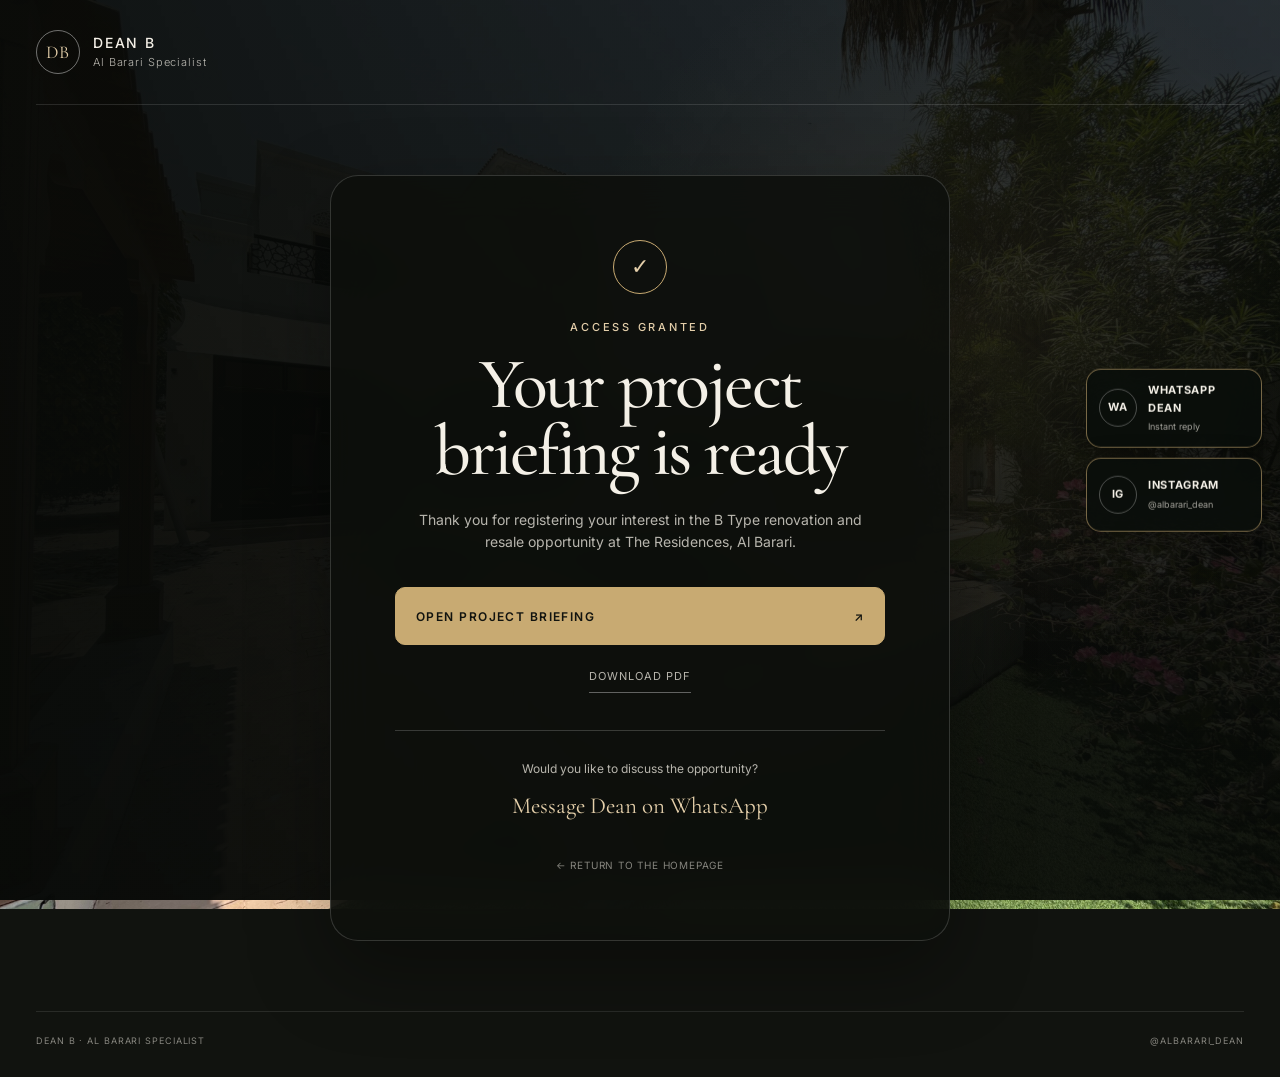
==== commit 6dff3572: "Add files via upload version 3" ====
--- a/thankyou.html
+++ b/thankyou.html
@@ -1,49 +1,146 @@
-<!doctype html>
+<!DOCTYPE html>
 <html lang="en">
 <head>
-  <meta charset="utf-8">
-  <meta name="viewport" content="width=device-width, initial-scale=1">
-  <meta name="theme-color" content="#102019">
-  <title>Your Confidential Briefing</title>
+  <meta charset="UTF-8">
+  <meta name="viewport" content="width=device-width, initial-scale=1.0">
+  <meta name="theme-color" content="#11130f">
+  <title>Your Briefing Is Ready | Al Barari</title>
+  <meta name="description" content="Access the B Type Renovation Project briefing.">
+
   <link rel="preconnect" href="https://fonts.googleapis.com">
   <link rel="preconnect" href="https://fonts.gstatic.com" crossorigin>
-  <link href="https://fonts.googleapis.com/css2?family=Cormorant+Garamond:wght@500;600&family=Inter:wght@300;400;500;600&display=swap" rel="stylesheet">
+  <link
+    href="https://fonts.googleapis.com/css2?family=Cormorant+Garamond:wght@400;500;600&family=Inter:wght@300;400;500;600&display=swap"
+    rel="stylesheet"
+  >
   <link rel="stylesheet" href="style.css">
-  <!-- Meta Pixel Code -->
-  <script>
-  !function(f,b,e,v,n,t,s)
-  {if(f.fbq)return;n=f.fbq=function(){n.callMethod?
-  n.callMethod.apply(n,arguments):n.queue.push(arguments)};
-  if(!f._fbq)f._fbq=n;n.push=n;n.loaded=!0;n.version='2.0';
-  n.queue=[];t=b.createElement(e);t.async=!0;
-  t.src=v;s=b.getElementsByTagName(e)[0];
-  s.parentNode.insertBefore(t,s)}(window, document,'script',
-  'https://connect.facebook.net/en_US/fbevents.js');
-  fbq('init', '1545756273663052');
-  fbq('track', 'PageView');
+<!-- Meta Pixel Code -->
+<script>
+!function(f,b,e,v,n,t,s)
+{if(f.fbq)return;n=f.fbq=function(){n.callMethod?
+n.callMethod.apply(n,arguments):n.queue.push(arguments)};
+if(!f._fbq)f._fbq=n;n.push=n;n.loaded=!0;n.version='2.0';
+n.queue=[];t=b.createElement(e);t.async=!0;
+t.src=v;s=b.getElementsByTagName(e)[0];
+s.parentNode.insertBefore(t,s)}(window, document,'script',
+'https://connect.facebook.net/en_US/fbevents.js');
+fbq('init', '1545756273663052');
+fbq('track', 'PageView');
+</script>
+<noscript><img height="1" width="1" style="display:none"
+src="https://www.facebook.com/tr?id=1545756273663052&ev=PageView&noscript=1"
+/></noscript>
+<!-- End Meta Pixel Code -->
+<!-- Meta Lead Event -->
+<script>
+if (typeof fbq === 'function') {
   fbq('track', 'Lead');
-  </script>
-  <noscript><img height="1" width="1" style="display:none"
-  src="https://www.facebook.com/tr?id=1545756273663052&ev=PageView&noscript=1"
-  alt=""></noscript>
-  <!-- End Meta Pixel Code -->
-  <style>
-    .thanks{min-height:100vh;display:grid;place-items:center;padding:32px;background:
-    linear-gradient(rgba(7,19,13,.78),rgba(7,19,13,.94)),url("images/hero.jpg") center/cover fixed}
-    .thanks-card{width:min(720px,100%);padding:clamp(30px,6vw,70px);text-align:center;background:rgba(14,35,25,.92);border:1px solid rgba(216,189,122,.4);box-shadow:0 30px 100px rgba(0,0,0,.45)}
-    .thanks-card h1{font-size:clamp(48px,8vw,84px)}.thanks-card p{color:#b9c3bb;max-width:560px;margin:20px auto}.thanks-card .button{display:inline-block;margin:10px 5px}.thanks-card small{display:block;margin-top:25px;color:#87938a}
-  </style>
+}
+</script>
+<!-- End Meta Lead Event -->
 </head>
-<body>
-  <main class="thanks">
-    <section class="thanks-card">
-      <p class="eyebrow">Access confirmed</p>
-      <h1>Your briefing is ready</h1>
-      <p>Thank you for registering. You can now open or download the full confidential B Type renovation and resale project briefing.</p>
-      <a class="button primary" href="files/brochure.pdf" target="_blank" rel="noopener">Open investment briefing</a>
-      <a class="button secondary" href="https://wa.me/971504674850?text=Hi%20Dean%2C%20I%27ve%20reviewed%20the%20B%20Type%20investment%20briefing%20and%20would%20like%20to%20discuss%20it." target="_blank" rel="noopener noreferrer">Discuss with Dean</a>
-      <small>All figures are indicative, subject to verification and not guaranteed.</small>
-    </section>
-  </main>
+
+<body class="thankyou-page">
+  <div class="site-shell">
+    <div class="background" aria-hidden="true"></div>
+    <div class="background-overlay thankyou-overlay" aria-hidden="true"></div>
+
+    <header class="topbar">
+      <a class="brand" href="index.html" aria-label="Return to homepage">
+        <span class="brand-mark">DB</span>
+        <span class="brand-text">
+          <strong>Dean B</strong>
+          <small>Al Barari Specialist</small>
+        </span>
+      </a>
+    </header>
+
+    <main class="thankyou-main">
+      <section class="thankyou-card">
+        <div class="success-mark" aria-hidden="true">✓</div>
+
+        <p class="eyebrow">Access granted</p>
+        <h1>Your project briefing is ready</h1>
+
+        <p class="thankyou-copy">
+          Thank you for registering your interest in the B Type renovation and
+          resale opportunity at The Residences, Al Barari.
+        </p>
+
+        <a
+          class="primary-action"
+          href="files/brochure.pdf"
+          target="_blank"
+          rel="noopener noreferrer"
+        >
+          <span>Open project briefing</span>
+          <span aria-hidden="true">↗</span>
+        </a>
+
+        <a
+          class="secondary-action"
+          href="files/brochure.pdf"
+          download="Al-Barari-B-Type-Renovation-Project.pdf"
+        >
+          Download PDF
+        </a>
+
+        <div class="contact-block">
+          <p>Would you like to discuss the opportunity?</p>
+          <a
+            href="https://wa.me/971504674850?text=Hi%20Dean%2C%20I%27ve%20reviewed%20the%20B%20Type%20Renovation%20Project%20briefing%20and%20would%20like%20to%20discuss%20it."
+            target="_blank"
+            rel="noopener noreferrer"
+          >
+            Message Dean on WhatsApp
+          </a>
+        </div>
+
+        <a class="return-link" href="index.html">← Return to the homepage</a>
+      </section>
+    </main>
+
+
+    <aside class="floating-social" aria-label="Contact Dean">
+      <a
+        class="floating-social-link whatsapp"
+        href="https://wa.me/971504674850?text=Hi%20Dean%2C%20I%27d%20like%20to%20discuss%20the%20B%20Type%20renovation%20project."
+        target="_blank"
+        rel="noopener noreferrer"
+      >
+        <span class="social-icon" aria-hidden="true">WA</span>
+        <span>
+          <strong>WhatsApp Dean</strong>
+          <small>Instant reply</small>
+        </span>
+      </a>
+
+      <a
+        class="floating-social-link instagram"
+        href="https://www.instagram.com/albarari_dean/"
+        target="_blank"
+        rel="noopener noreferrer"
+      >
+        <span class="social-icon" aria-hidden="true">IG</span>
+        <span>
+          <strong>Instagram</strong>
+          <small>@albarari_dean</small>
+        </span>
+      </a>
+    </aside>
+
+    <footer class="footer">
+      <p>Dean B · Al Barari Specialist</p>
+      <div class="footer-links">
+        <a
+          href="https://www.instagram.com/albarari_dean/"
+          target="_blank"
+          rel="noopener noreferrer"
+        >
+          @albarari_dean
+        </a>
+      </div>
+    </footer>
+  </div>
 </body>
 </html>
--- a/style.css
+++ b/style.css
@@ -1,40 +1,1172 @@
-:root{
-  --ink:#eef1eb;--muted:#aeb8ae;--gold:#d8bd7a;--gold2:#f0d99d;
-  --green:#102019;--green2:#172b22;--panel:#1b2f26;--line:rgba(216,189,122,.25);
-  --shadow:0 28px 80px rgba(0,0,0,.3)
-}
-*{box-sizing:border-box}
-html{scroll-behavior:smooth}
-body{margin:0;background:var(--green);color:var(--ink);font-family:Inter,Arial,sans-serif;line-height:1.6}
-a{color:inherit;text-decoration:none}
-.nav{position:fixed;inset:0 0 auto;z-index:30;display:flex;justify-content:space-between;align-items:center;padding:18px clamp(20px,4vw,64px);background:linear-gradient(to bottom,rgba(8,18,14,.9),transparent)}
-.brand{display:flex;gap:12px;align-items:center}.brand-mark{display:grid;place-items:center;width:44px;height:44px;border:1px solid var(--gold);border-radius:50%;font-family:"Cormorant Garamond";font-size:22px;color:var(--gold)}
-.brand strong,.brand small{display:block}.brand small{color:var(--muted);font-size:11px;letter-spacing:.12em;text-transform:uppercase}
-.nav-link{border-bottom:1px solid var(--gold);padding:6px 0;font-size:13px;text-transform:uppercase;letter-spacing:.12em}
-.hero{position:relative;min-height:100vh;display:flex;align-items:flex-end;padding:150px clamp(22px,6vw,90px) 80px;overflow:hidden}
-.hero-image{position:absolute;inset:0;background:url("images/hero.jpg") center/cover no-repeat;transform:scale(1.02)}
-.hero-shade{position:absolute;inset:0;background:linear-gradient(90deg,rgba(5,14,10,.92) 0%,rgba(5,14,10,.68) 48%,rgba(5,14,10,.3) 100%),linear-gradient(0deg,rgba(8,22,16,.88),transparent 50%)}
-.hero-content{position:relative;z-index:2;max-width:780px}
-.eyebrow{margin:0 0 15px;color:var(--gold);font-size:12px;font-weight:600;letter-spacing:.22em;text-transform:uppercase}
-h1,h2,h3{font-family:"Cormorant Garamond",Georgia,serif;margin:0;line-height:1.02;font-weight:500}
-h1{font-size:clamp(54px,8vw,108px);max-width:900px}h2{font-size:clamp(42px,5.4vw,72px)}h3{font-size:28px}
-.confidential-line{font-size:clamp(17px,2vw,22px);color:var(--gold2);margin:24px 0 10px}
-.hero-summary{max-width:650px;color:#d8ded8;font-size:18px}
-.hero-actions{display:flex;gap:12px;flex-wrap:wrap;margin-top:32px}.button{padding:15px 22px;border:1px solid var(--gold);font-size:12px;text-transform:uppercase;letter-spacing:.12em;transition:.25s}.primary{background:var(--gold);color:#132018}.secondary{background:rgba(10,25,18,.3)}.button:hover{transform:translateY(-2px);background:var(--gold2);color:#132018}
-.hero-facts{position:absolute;z-index:2;right:clamp(22px,6vw,90px);bottom:80px;display:grid;gap:10px;text-align:right;color:#dfe5df}.hero-facts span{font-size:12px;letter-spacing:.12em;text-transform:uppercase}
-.section{padding:110px clamp(22px,6vw,90px)}
-.intro-section{background:#f1eee6;color:#19231e}.section-heading{max-width:760px;margin-bottom:55px}.section-heading p:last-child{font-size:18px;color:#566158}.feature-grid{display:grid;grid-template-columns:repeat(4,1fr);gap:18px}.feature-card{padding:30px;border-top:1px solid #b79b5e;background:rgba(255,255,255,.45)}.feature-card>span,.briefing-item>span{color:#9b7d3c;font-size:12px;letter-spacing:.12em}.feature-card p{color:#637067}
-.metrics-section{background:var(--green)}.metric-grid{display:grid;grid-template-columns:repeat(3,1fr);gap:18px}.metric-card{min-height:270px;padding:34px;border:1px solid var(--line);background:linear-gradient(145deg,rgba(255,255,255,.04),rgba(255,255,255,.01));display:flex;flex-direction:column;justify-content:flex-end}.metric-card small{text-transform:uppercase;letter-spacing:.16em;color:var(--muted)}.metric-card strong{font-family:"Cormorant Garamond";font-size:clamp(48px,6vw,78px);font-weight:500;color:var(--gold2)}.metric-card p{color:var(--muted)}.metric-card.highlight{border-color:var(--gold);box-shadow:0 0 0 1px rgba(216,189,122,.15),var(--shadow)}.disclaimer{margin-top:22px;color:#8f9b91;font-size:12px;max-width:900px}
-.briefing-section{display:grid;grid-template-columns:.9fr 1.1fr;gap:80px;background:var(--green2)}.briefing-copy p:last-child{color:var(--muted);font-size:18px}.briefing-list{border-top:1px solid var(--line)}.briefing-item{display:grid;grid-template-columns:50px 1fr;gap:18px;padding:26px 0;border-bottom:1px solid var(--line)}.briefing-item p{margin:5px 0 0;color:var(--muted)}
-.access-section{display:grid;grid-template-columns:1fr 1fr;gap:80px;align-items:start;background:#ece8dd;color:#16221b}.access-copy>p:nth-of-type(2){font-size:18px;color:#5d675f}.access-note{margin-top:35px;padding:22px;border-left:2px solid #ae8d49}.access-note span,.access-note strong{display:block}.access-note span{color:#6c756e;font-size:14px}
-.lead-form{background:#11231b;color:var(--ink);padding:34px;box-shadow:var(--shadow)}.field{margin-bottom:18px}.field label{display:block;margin-bottom:7px;color:#dce3dc;font-size:12px;text-transform:uppercase;letter-spacing:.1em}.field input{width:100%;padding:15px;border:1px solid rgba(255,255,255,.18);background:rgba(255,255,255,.04);color:#fff;font:inherit;outline:none}.field input:focus{border-color:var(--gold);box-shadow:0 0 0 3px rgba(216,189,122,.12)}.field-error{display:block;min-height:18px;color:#ffb4a8;font-size:12px}.consent{display:flex;gap:10px;align-items:flex-start;font-size:13px;color:#c5cec6}.consent input{margin-top:4px}.lead-form button{width:100%;display:flex;justify-content:space-between;padding:17px 20px;border:0;background:var(--gold);color:#132018;font:600 12px Inter;text-transform:uppercase;letter-spacing:.12em;cursor:pointer;transition:.25s}.lead-form button:hover{background:var(--gold2)}.lead-form button:disabled{opacity:.65;cursor:wait}.form-status{min-height:22px;font-size:13px}.honeypot{position:absolute!important;left:-9999px!important}
-.floating-contact{position:fixed;right:16px;top:50%;z-index:25;display:grid;gap:8px;transform:translateY(-50%)}.floating-contact a{writing-mode:vertical-rl;transform:rotate(180deg);padding:14px 10px;background:rgba(14,34,25,.88);border:1px solid var(--line);font-size:10px;letter-spacing:.15em;text-transform:uppercase;backdrop-filter:blur(10px)}
-footer{display:grid;grid-template-columns:1fr auto;gap:10px;padding:38px clamp(22px,6vw,90px);background:#09150f;border-top:1px solid var(--line)}footer span,footer p{display:block;color:#8f9a91;font-size:12px}.footer-links{display:flex;gap:20px}.footer-links a{font-size:12px;text-transform:uppercase;letter-spacing:.1em}
-.reveal{opacity:0;transform:translateY(20px);transition:opacity .7s ease,transform .7s ease}.reveal.visible{opacity:1;transform:none}
-@media(max-width:900px){
- .hero{padding-top:130px;align-items:center}.hero-facts{display:none}.feature-grid,.metric-grid{grid-template-columns:1fr 1fr}.briefing-section,.access-section{grid-template-columns:1fr;gap:45px}.floating-contact{display:none}
-}
-@media(max-width:620px){
- .nav{padding:14px 18px}.brand small{display:none}.nav-link{font-size:10px}.hero{min-height:92vh;padding:120px 20px 55px}.hero-summary{font-size:16px}.hero-actions{display:grid}.button{text-align:center}.section{padding:75px 20px}.feature-grid,.metric-grid{grid-template-columns:1fr}.metric-card{min-height:220px}.lead-form{padding:24px}footer{grid-template-columns:1fr}.footer-links{margin-top:10px}
-}
-@media(prefers-reduced-motion:reduce){html{scroll-behavior:auto}.reveal{opacity:1;transform:none;transition:none}}
+/* -------------------------------------------------------
+   Al Barari B Type Renovation Project
+   Luxury lead-capture microsite
+-------------------------------------------------------- */
+
+:root {
+  --ink: #11130f;
+  --ink-soft: #1b1e18;
+  --cream: #f4f0e7;
+  --cream-muted: rgba(244, 240, 231, 0.74);
+  --white: #ffffff;
+  --gold: #c8aa72;
+  --gold-light: #e4cfaa;
+  --line: rgba(255, 255, 255, 0.18);
+  --glass: rgba(18, 21, 17, 0.72);
+  --glass-strong: rgba(13, 15, 12, 0.88);
+  --danger: #ffd1cc;
+  --success: #d5e7ce;
+  --shadow: 0 30px 80px rgba(0, 0, 0, 0.34);
+  --radius-large: 28px;
+  --radius-medium: 16px;
+  --transition: 220ms ease;
+}
+
+*,
+*::before,
+*::after {
+  box-sizing: border-box;
+}
+
+html {
+  min-height: 100%;
+  scroll-behavior: smooth;
+}
+
+body {
+  min-height: 100vh;
+  margin: 0;
+  background: var(--ink);
+  color: var(--cream);
+  font-family: "Inter", Arial, sans-serif;
+  font-size: 16px;
+  line-height: 1.6;
+  -webkit-font-smoothing: antialiased;
+}
+
+a {
+  color: inherit;
+  text-decoration: none;
+}
+
+button,
+input {
+  font: inherit;
+}
+
+button,
+a {
+  -webkit-tap-highlight-color: transparent;
+}
+
+.site-shell {
+  position: relative;
+  display: flex;
+  min-height: 100vh;
+  flex-direction: column;
+  overflow: hidden;
+  isolation: isolate;
+}
+
+.background {
+  position: fixed;
+  z-index: -3;
+  inset: 0;
+  background:
+    url("images/hero.jpg")
+    center center / cover
+    no-repeat;
+  transform: scale(1.02);
+}
+
+.background-overlay {
+  position: fixed;
+  z-index: -2;
+  inset: 0;
+  background:
+    linear-gradient(
+      90deg,
+      rgba(8, 10, 8, 0.9) 0%,
+      rgba(8, 10, 8, 0.7) 44%,
+      rgba(8, 10, 8, 0.42) 70%,
+      rgba(8, 10, 8, 0.58) 100%
+    ),
+    linear-gradient(
+      180deg,
+      rgba(8, 10, 8, 0.48) 0%,
+      rgba(8, 10, 8, 0.08) 48%,
+      rgba(8, 10, 8, 0.72) 100%
+    );
+}
+
+.background-overlay::after {
+  position: absolute;
+  inset: 0;
+  content: "";
+  background:
+    radial-gradient(
+      circle at 75% 35%,
+      rgba(200, 170, 114, 0.09),
+      transparent 34%
+    );
+}
+
+.topbar {
+  display: flex;
+  width: min(1440px, calc(100% - 72px));
+  margin: 0 auto;
+  padding: 30px 0;
+  align-items: center;
+  justify-content: space-between;
+  border-bottom: 1px solid rgba(255, 255, 255, 0.12);
+}
+
+.brand {
+  display: inline-flex;
+  align-items: center;
+  gap: 13px;
+}
+
+.brand-mark {
+  display: grid;
+  width: 44px;
+  height: 44px;
+  place-items: center;
+  border: 1px solid rgba(255, 255, 255, 0.42);
+  border-radius: 50%;
+  color: var(--gold-light);
+  font-family: "Cormorant Garamond", Georgia, serif;
+  font-size: 18px;
+  letter-spacing: 0.06em;
+}
+
+.brand-text {
+  display: flex;
+  flex-direction: column;
+  line-height: 1.2;
+}
+
+.brand-text strong {
+  font-size: 14px;
+  font-weight: 500;
+  letter-spacing: 0.13em;
+  text-transform: uppercase;
+}
+
+.brand-text small {
+  margin-top: 4px;
+  color: var(--cream-muted);
+  font-size: 11px;
+  font-weight: 300;
+  letter-spacing: 0.08em;
+}
+
+.topbar-contact {
+  padding: 11px 18px;
+  border: 1px solid rgba(255, 255, 255, 0.34);
+  border-radius: 999px;
+  font-size: 12px;
+  letter-spacing: 0.09em;
+  text-transform: uppercase;
+  transition:
+    border-color var(--transition),
+    background-color var(--transition),
+    color var(--transition);
+}
+
+.topbar-contact:hover,
+.topbar-contact:focus-visible {
+  border-color: var(--gold);
+  background: var(--gold);
+  color: var(--ink);
+  outline: none;
+}
+
+.hero {
+  display: grid;
+  width: min(1440px, calc(100% - 72px));
+  flex: 1;
+  grid-template-columns: minmax(0, 1.12fr) minmax(390px, 0.72fr);
+  gap: clamp(56px, 7vw, 120px);
+  margin: 0 auto;
+  padding: clamp(70px, 9vh, 126px) 0 72px;
+  align-items: center;
+}
+
+.hero-copy {
+  max-width: 780px;
+  animation: fade-up 800ms 80ms both;
+}
+
+.eyebrow,
+.form-kicker {
+  margin: 0 0 18px;
+  color: var(--gold-light);
+  font-size: 11px;
+  font-weight: 500;
+  letter-spacing: 0.25em;
+  text-transform: uppercase;
+}
+
+.hero h1 {
+  max-width: 790px;
+  margin: 0;
+  font-family: "Cormorant Garamond", Georgia, serif;
+  font-size: clamp(58px, 7.3vw, 112px);
+  font-weight: 400;
+  letter-spacing: -0.035em;
+  line-height: 0.83;
+  text-wrap: balance;
+}
+
+.hero h1 span {
+  display: block;
+  margin-top: 16px;
+  color: rgba(244, 240, 231, 0.88);
+  font-size: 0.52em;
+  letter-spacing: 0.005em;
+  line-height: 1.02;
+}
+
+.location {
+  margin: 28px 0 0;
+  color: var(--gold-light);
+  font-size: 13px;
+  letter-spacing: 0.19em;
+  text-transform: uppercase;
+}
+
+.summary {
+  max-width: 650px;
+  margin: 25px 0 0;
+  color: rgba(244, 240, 231, 0.82);
+  font-family: "Cormorant Garamond", Georgia, serif;
+  font-size: clamp(22px, 2vw, 31px);
+  font-weight: 400;
+  line-height: 1.28;
+}
+
+.metrics {
+  display: grid;
+  max-width: 690px;
+  grid-template-columns: repeat(3, minmax(0, 1fr));
+  margin-top: 42px;
+  border-top: 1px solid var(--line);
+  border-bottom: 1px solid var(--line);
+}
+
+.metric {
+  min-height: 118px;
+  padding: 22px 24px 20px 0;
+}
+
+.metric + .metric {
+  padding-left: 28px;
+  border-left: 1px solid var(--line);
+}
+
+.metric > span {
+  display: block;
+  min-height: 17px;
+  color: var(--cream-muted);
+  font-size: 10px;
+  letter-spacing: 0.13em;
+}
+
+.metric strong {
+  display: block;
+  margin-top: 1px;
+  font-family: "Cormorant Garamond", Georgia, serif;
+  font-size: clamp(32px, 3.2vw, 48px);
+  font-weight: 500;
+  line-height: 1;
+}
+
+.metric small {
+  display: block;
+  margin-top: 9px;
+  color: var(--cream-muted);
+  font-size: 10px;
+  letter-spacing: 0.11em;
+  text-transform: uppercase;
+}
+
+.briefing-includes {
+  display: grid;
+  max-width: 700px;
+  grid-template-columns: 155px 1fr;
+  gap: 28px;
+  margin-top: 31px;
+  color: var(--cream-muted);
+}
+
+.briefing-includes p {
+  margin: 0;
+  color: var(--cream);
+  font-size: 12px;
+  font-weight: 500;
+  letter-spacing: 0.09em;
+  text-transform: uppercase;
+}
+
+.briefing-includes ul {
+  display: grid;
+  grid-template-columns: repeat(2, minmax(0, 1fr));
+  gap: 10px 28px;
+  margin: 0;
+  padding: 0;
+  list-style: none;
+  font-size: 13px;
+}
+
+.briefing-includes li::before {
+  margin-right: 8px;
+  color: var(--gold);
+  content: "—";
+}
+
+.form-panel {
+  animation: fade-up 850ms 220ms both;
+}
+
+.form-card {
+  position: relative;
+  overflow: hidden;
+  padding: clamp(30px, 3vw, 48px);
+  border: 1px solid rgba(255, 255, 255, 0.16);
+  border-radius: var(--radius-large);
+  background:
+    linear-gradient(
+      145deg,
+      rgba(30, 34, 27, 0.82),
+      rgba(13, 15, 12, 0.74)
+    );
+  box-shadow: var(--shadow);
+  backdrop-filter: blur(22px);
+  -webkit-backdrop-filter: blur(22px);
+}
+
+.form-card::before {
+  position: absolute;
+  top: 0;
+  right: 0;
+  left: 0;
+  height: 1px;
+  content: "";
+  background:
+    linear-gradient(
+      90deg,
+      transparent,
+      rgba(228, 207, 170, 0.85),
+      transparent
+    );
+}
+
+.form-card h2 {
+  margin: 0;
+  font-family: "Cormorant Garamond", Georgia, serif;
+  font-size: clamp(38px, 3.7vw, 56px);
+  font-weight: 500;
+  letter-spacing: -0.025em;
+  line-height: 0.96;
+}
+
+.form-intro {
+  margin: 18px 0 30px;
+  color: var(--cream-muted);
+  font-size: 13px;
+}
+
+.field {
+  position: relative;
+  margin-top: 17px;
+}
+
+.field label {
+  display: block;
+  margin-bottom: 7px;
+  color: rgba(244, 240, 231, 0.78);
+  font-size: 10px;
+  font-weight: 500;
+  letter-spacing: 0.13em;
+  text-transform: uppercase;
+}
+
+.field input {
+  width: 100%;
+  height: 54px;
+  padding: 0 16px;
+  border: 1px solid rgba(255, 255, 255, 0.2);
+  border-radius: 10px;
+  background: rgba(255, 255, 255, 0.07);
+  color: var(--cream);
+  outline: none;
+  transition:
+    border-color var(--transition),
+    background-color var(--transition),
+    box-shadow var(--transition);
+}
+
+.field input::placeholder {
+  color: rgba(244, 240, 231, 0.41);
+}
+
+.field input:hover {
+  border-color: rgba(255, 255, 255, 0.34);
+}
+
+.field input:focus {
+  border-color: var(--gold);
+  background: rgba(255, 255, 255, 0.1);
+  box-shadow: 0 0 0 3px rgba(200, 170, 114, 0.12);
+}
+
+.field input[aria-invalid="true"] {
+  border-color: rgba(255, 161, 150, 0.8);
+}
+
+.field-error {
+  display: block;
+  min-height: 18px;
+  margin-top: 4px;
+  color: var(--danger);
+  font-size: 11px;
+}
+
+.consent {
+  display: grid;
+  grid-template-columns: 17px 1fr;
+  gap: 10px;
+  margin-top: 18px;
+  align-items: start;
+  color: rgba(244, 240, 231, 0.65);
+  cursor: pointer;
+  font-size: 10px;
+  line-height: 1.5;
+}
+
+.consent input {
+  width: 15px;
+  height: 15px;
+  margin: 1px 0 0;
+  accent-color: var(--gold);
+}
+
+.consent-error {
+  margin-left: 27px;
+}
+
+.honeypot {
+  position: absolute !important;
+  left: -9999px !important;
+  opacity: 0 !important;
+}
+
+#submit-button,
+.primary-action {
+  display: flex;
+  width: 100%;
+  min-height: 58px;
+  margin-top: 22px;
+  padding: 0 20px;
+  align-items: center;
+  justify-content: space-between;
+  border: 1px solid var(--gold);
+  border-radius: 10px;
+  background: var(--gold);
+  color: var(--ink);
+  cursor: pointer;
+  font-size: 12px;
+  font-weight: 600;
+  letter-spacing: 0.12em;
+  text-transform: uppercase;
+  transition:
+    transform var(--transition),
+    background-color var(--transition),
+    border-color var(--transition),
+    color var(--transition);
+}
+
+#submit-button:hover,
+#submit-button:focus-visible,
+.primary-action:hover,
+.primary-action:focus-visible {
+  transform: translateY(-2px);
+  border-color: var(--gold-light);
+  background: var(--gold-light);
+  outline: none;
+}
+
+#submit-button:disabled {
+  cursor: wait;
+  opacity: 0.72;
+  transform: none;
+}
+
+.button-icon {
+  font-size: 19px;
+  font-weight: 400;
+  transition: transform var(--transition);
+}
+
+#submit-button:hover .button-icon {
+  transform: translateX(4px);
+}
+
+.form-status {
+  min-height: 22px;
+  margin: 12px 0 0;
+  color: var(--success);
+  font-size: 12px;
+}
+
+.form-status.is-error {
+  color: var(--danger);
+}
+
+.privacy-note {
+  margin: 14px 0 0;
+  color: rgba(244, 240, 231, 0.47);
+  font-size: 9px;
+  line-height: 1.55;
+}
+
+.footer {
+  display: flex;
+  width: min(1440px, calc(100% - 72px));
+  margin: auto auto 0;
+  padding: 22px 0 28px;
+  align-items: center;
+  justify-content: space-between;
+  border-top: 1px solid rgba(255, 255, 255, 0.1);
+  color: rgba(244, 240, 231, 0.52);
+  font-size: 9px;
+  letter-spacing: 0.1em;
+  text-transform: uppercase;
+}
+
+.footer p {
+  margin: 0;
+}
+
+.footer-links {
+  display: flex;
+  gap: 24px;
+}
+
+.footer-links a {
+  transition: color var(--transition);
+}
+
+.footer-links a:hover,
+.footer-links a:focus-visible {
+  color: var(--gold-light);
+  outline: none;
+}
+
+/* Thank-you page */
+
+.thankyou-overlay {
+  background:
+    linear-gradient(
+      90deg,
+      rgba(8, 10, 8, 0.92),
+      rgba(8, 10, 8, 0.66)
+    ),
+    linear-gradient(
+      180deg,
+      rgba(8, 10, 8, 0.45),
+      rgba(8, 10, 8, 0.78)
+    );
+}
+
+.thankyou-main {
+  display: grid;
+  width: min(1440px, calc(100% - 72px));
+  flex: 1;
+  margin: 0 auto;
+  padding: 70px 0;
+  place-items: center;
+}
+
+.thankyou-card {
+  width: min(620px, 100%);
+  padding: clamp(36px, 5vw, 68px);
+  border: 1px solid rgba(255, 255, 255, 0.16);
+  border-radius: var(--radius-large);
+  background: var(--glass-strong);
+  box-shadow: var(--shadow);
+  text-align: center;
+  backdrop-filter: blur(24px);
+  -webkit-backdrop-filter: blur(24px);
+  animation: fade-up 750ms both;
+}
+
+.success-mark {
+  display: grid;
+  width: 54px;
+  height: 54px;
+  margin: 0 auto 25px;
+  place-items: center;
+  border: 1px solid var(--gold);
+  border-radius: 50%;
+  color: var(--gold-light);
+  font-family: Georgia, serif;
+  font-size: 22px;
+}
+
+.thankyou-card .eyebrow {
+  margin-bottom: 14px;
+}
+
+.thankyou-card h1 {
+  margin: 0;
+  font-family: "Cormorant Garamond", Georgia, serif;
+  font-size: clamp(48px, 6vw, 72px);
+  font-weight: 500;
+  letter-spacing: -0.035em;
+  line-height: 0.93;
+}
+
+.thankyou-copy {
+  max-width: 470px;
+  margin: 24px auto 0;
+  color: var(--cream-muted);
+  font-size: 14px;
+}
+
+.primary-action {
+  margin-top: 34px;
+}
+
+.secondary-action {
+  display: inline-block;
+  margin-top: 17px;
+  padding: 6px 0;
+  border-bottom: 1px solid rgba(255, 255, 255, 0.35);
+  color: var(--cream-muted);
+  font-size: 11px;
+  letter-spacing: 0.09em;
+  text-transform: uppercase;
+  transition:
+    color var(--transition),
+    border-color var(--transition);
+}
+
+.secondary-action:hover,
+.secondary-action:focus-visible {
+  border-color: var(--gold);
+  color: var(--gold-light);
+  outline: none;
+}
+
+.contact-block {
+  margin-top: 37px;
+  padding-top: 28px;
+  border-top: 1px solid var(--line);
+}
+
+.contact-block p {
+  margin: 0 0 10px;
+  color: var(--cream-muted);
+  font-size: 12px;
+}
+
+.contact-block a {
+  color: var(--gold-light);
+  font-family: "Cormorant Garamond", Georgia, serif;
+  font-size: 23px;
+}
+
+.return-link {
+  display: inline-block;
+  margin-top: 32px;
+  color: rgba(244, 240, 231, 0.52);
+  font-size: 10px;
+  letter-spacing: 0.08em;
+  text-transform: uppercase;
+  transition: color var(--transition);
+}
+
+.return-link:hover,
+.return-link:focus-visible {
+  color: var(--cream);
+  outline: none;
+}
+
+@keyframes fade-up {
+  from {
+    opacity: 0;
+    transform: translateY(22px);
+  }
+
+  to {
+    opacity: 1;
+    transform: translateY(0);
+  }
+}
+
+@media (max-width: 1100px) {
+  .hero {
+    grid-template-columns: minmax(0, 1fr) minmax(350px, 0.72fr);
+    gap: 44px;
+  }
+
+  .briefing-includes {
+    grid-template-columns: 1fr;
+    gap: 12px;
+  }
+
+  .briefing-includes ul {
+    grid-template-columns: 1fr;
+  }
+}
+
+@media (max-width: 860px) {
+  .background {
+    background-position: 56% center;
+  }
+
+  .background-overlay {
+    background:
+      linear-gradient(
+        180deg,
+        rgba(8, 10, 8, 0.78) 0%,
+        rgba(8, 10, 8, 0.48) 38%,
+        rgba(8, 10, 8, 0.9) 100%
+      );
+  }
+
+  .topbar,
+  .hero,
+  .footer,
+  .thankyou-main {
+    width: min(100% - 40px, 680px);
+  }
+
+  .topbar {
+    padding-top: 22px;
+  }
+
+  .hero {
+    grid-template-columns: 1fr;
+    gap: 48px;
+    padding-top: 64px;
+  }
+
+  .hero-copy {
+    max-width: 650px;
+  }
+
+  .hero h1 {
+    font-size: clamp(54px, 14vw, 86px);
+  }
+
+  .summary {
+    max-width: 560px;
+  }
+
+  .form-panel {
+    max-width: 620px;
+  }
+
+  .footer {
+    margin-top: 20px;
+  }
+}
+
+@media (max-width: 580px) {
+  .topbar,
+  .hero,
+  .footer,
+  .thankyou-main {
+    width: calc(100% - 28px);
+  }
+
+  .topbar-contact {
+    display: none;
+  }
+
+  .brand-mark {
+    width: 40px;
+    height: 40px;
+  }
+
+  .hero {
+    gap: 38px;
+    padding: 48px 0 44px;
+  }
+
+  .hero h1 {
+    font-size: clamp(50px, 16vw, 72px);
+  }
+
+  .location {
+    font-size: 10px;
+  }
+
+  .summary {
+    font-size: 22px;
+  }
+
+  .metrics {
+    grid-template-columns: 1fr;
+    margin-top: 32px;
+  }
+
+  .metric {
+    display: grid;
+    min-height: 80px;
+    grid-template-columns: 42px 1fr 1fr;
+    padding: 17px 0;
+    align-items: center;
+  }
+
+  .metric + .metric {
+    padding-left: 0;
+    border-top: 1px solid var(--line);
+    border-left: 0;
+  }
+
+  .metric > span {
+    min-height: auto;
+  }
+
+  .metric strong {
+    margin: 0;
+    font-size: 34px;
+  }
+
+  .metric small {
+    margin: 0;
+    text-align: right;
+  }
+
+  .briefing-includes {
+    display: none;
+  }
+
+  .form-card {
+    padding: 28px 20px;
+    border-radius: 20px;
+  }
+
+  .form-card h2 {
+    font-size: 42px;
+  }
+
+  .footer {
+    flex-direction: column;
+    gap: 12px;
+    align-items: flex-start;
+  }
+
+  .thankyou-card {
+    padding: 40px 22px;
+    border-radius: 20px;
+  }
+
+  .thankyou-card h1 {
+    font-size: 50px;
+  }
+}
+
+@media (prefers-reduced-motion: reduce) {
+  *,
+  *::before,
+  *::after {
+    scroll-behavior: auto !important;
+    animation-duration: 0.01ms !important;
+    animation-iteration-count: 1 !important;
+    transition-duration: 0.01ms !important;
+  }
+}
+
+
+/* Prominent social links and Meet Dean section */
+
+.floating-social {
+  position: fixed;
+  z-index: 20;
+  top: 50%;
+  right: 18px;
+  display: grid;
+  gap: 10px;
+  width: 176px;
+  transform: translateY(-50%);
+}
+
+.floating-social-link {
+  display: grid;
+  grid-template-columns: 38px 1fr;
+  gap: 11px;
+  min-height: 74px;
+  padding: 12px;
+  align-items: center;
+  border: 1px solid rgba(200, 170, 114, 0.58);
+  border-radius: 15px;
+  background: rgba(10, 14, 11, 0.88);
+  box-shadow: 0 12px 34px rgba(0, 0, 0, 0.28);
+  backdrop-filter: blur(16px);
+  -webkit-backdrop-filter: blur(16px);
+  transition: transform var(--transition), border-color var(--transition), background var(--transition);
+}
+
+.floating-social-link:hover,
+.floating-social-link:focus-visible {
+  transform: translateX(-5px);
+  border-color: var(--gold-light);
+  outline: none;
+}
+
+.floating-social-link.whatsapp:hover {
+  background: rgba(18, 86, 48, 0.94);
+}
+
+.floating-social-link.instagram:hover {
+  background: linear-gradient(135deg, rgba(245, 133, 41, 0.92), rgba(193, 53, 132, 0.94), rgba(88, 81, 219, 0.92));
+}
+
+.social-icon {
+  display: grid;
+  width: 38px;
+  height: 38px;
+  place-items: center;
+  border: 1px solid rgba(255,255,255,0.28);
+  border-radius: 50%;
+  font-size: 11px;
+  font-weight: 700;
+  letter-spacing: 0.08em;
+}
+
+.floating-social-link strong,
+.floating-social-link small {
+  display: block;
+}
+
+.floating-social-link strong {
+  font-size: 11px;
+  letter-spacing: 0.06em;
+  text-transform: uppercase;
+}
+
+.floating-social-link small {
+  margin-top: 3px;
+  color: rgba(244, 240, 231, 0.66);
+  font-size: 9px;
+}
+
+.meet-dean {
+  position: relative;
+  z-index: 1;
+  width: min(1440px, calc(100% - 72px));
+  margin: 0 auto 36px;
+  padding: 54px 0;
+  border-top: 1px solid rgba(200, 170, 114, 0.34);
+  border-bottom: 1px solid rgba(200, 170, 114, 0.24);
+}
+
+.meet-dean-inner {
+  display: grid;
+  grid-template-columns: minmax(220px, 300px) minmax(260px, 1fr) minmax(300px, 420px);
+  gap: clamp(32px, 5vw, 70px);
+  align-items: center;
+}
+
+.dean-photo-wrap {
+  overflow: hidden;
+  aspect-ratio: 4 / 5;
+  border: 1px solid rgba(200, 170, 114, 0.58);
+  border-radius: 20px;
+  background: rgba(255,255,255,0.05);
+  box-shadow: 0 24px 60px rgba(0,0,0,0.28);
+}
+
+.dean-photo {
+  width: 100%;
+  height: 100%;
+  object-fit: cover;
+  object-position: center 24%;
+  filter: brightness(0.92) contrast(1.06) saturate(0.94);
+}
+
+.dean-profile h2 {
+  margin: 0;
+  font-family: "Cormorant Garamond", Georgia, serif;
+  font-size: clamp(54px, 6vw, 82px);
+  font-weight: 500;
+  letter-spacing: -0.035em;
+  line-height: 0.9;
+}
+
+.dean-role {
+  margin: 15px 0 0;
+  color: var(--gold-light);
+  font-family: "Cormorant Garamond", Georgia, serif;
+  font-size: 23px;
+  letter-spacing: 0.08em;
+  text-transform: uppercase;
+}
+
+.dean-copy {
+  max-width: 540px;
+  margin: 24px 0 0;
+  color: var(--cream-muted);
+  font-size: 14px;
+}
+
+.dean-points {
+  display: grid;
+  gap: 11px;
+  margin: 26px 0 0;
+  padding: 0;
+  list-style: none;
+  color: rgba(244, 240, 231, 0.84);
+  font-size: 13px;
+}
+
+.dean-points li::before {
+  display: inline-grid;
+  width: 20px;
+  height: 20px;
+  margin-right: 10px;
+  place-items: center;
+  border: 1px solid var(--gold);
+  border-radius: 50%;
+  color: var(--gold-light);
+  content: "✓";
+  font-size: 10px;
+}
+
+.dean-actions {
+  display: grid;
+  gap: 14px;
+}
+
+.dean-action {
+  display: flex;
+  min-height: 84px;
+  padding: 18px 22px;
+  align-items: center;
+  justify-content: space-between;
+  border: 1px solid rgba(200, 170, 114, 0.64);
+  border-radius: 14px;
+  background: rgba(12, 17, 13, 0.84);
+  transition: transform var(--transition), border-color var(--transition), filter var(--transition);
+}
+
+.dean-action:hover,
+.dean-action:focus-visible {
+  transform: translateY(-3px);
+  border-color: var(--gold-light);
+  filter: brightness(1.08);
+  outline: none;
+}
+
+.whatsapp-action {
+  background: linear-gradient(135deg, rgba(18, 114, 56, 0.93), rgba(11, 75, 39, 0.92));
+}
+
+.instagram-action {
+  background: linear-gradient(135deg, rgba(245, 133, 41, 0.92), rgba(193, 53, 132, 0.94), rgba(88, 81, 219, 0.92));
+}
+
+.dean-action strong,
+.dean-action small {
+  display: block;
+}
+
+.dean-action strong {
+  font-size: 14px;
+  letter-spacing: 0.08em;
+  text-transform: uppercase;
+}
+
+.dean-action small {
+  margin-top: 4px;
+  color: rgba(255,255,255,0.78);
+  font-size: 11px;
+}
+
+@media (max-width: 1180px) {
+  .floating-social {
+    right: 10px;
+    width: 150px;
+  }
+
+  .meet-dean-inner {
+    grid-template-columns: 240px 1fr;
+  }
+
+  .dean-actions {
+    grid-column: 1 / -1;
+    grid-template-columns: repeat(3, minmax(0, 1fr));
+  }
+}
+
+@media (max-width: 860px) {
+  .floating-social {
+    top: auto;
+    right: 14px;
+    bottom: 14px;
+    left: 14px;
+    width: auto;
+    grid-template-columns: repeat(2, minmax(0, 1fr));
+    transform: none;
+  }
+
+  .floating-social-link {
+    min-height: 58px;
+    grid-template-columns: 34px 1fr;
+    padding: 10px;
+  }
+
+  .social-icon {
+    width: 34px;
+    height: 34px;
+  }
+
+  .meet-dean {
+    width: min(100% - 40px, 680px);
+  }
+
+  .meet-dean-inner {
+    grid-template-columns: 1fr;
+  }
+
+  .dean-photo-wrap {
+    width: min(360px, 100%);
+  }
+
+  .dean-actions {
+    grid-column: auto;
+    grid-template-columns: 1fr;
+  }
+
+  .footer {
+    padding-bottom: 104px;
+  }
+}
+
+@media (max-width: 580px) {
+  .floating-social-link small {
+    display: none;
+  }
+
+  .floating-social-link strong {
+    font-size: 9px;
+  }
+
+  .meet-dean {
+    width: calc(100% - 28px);
+    padding: 40px 0;
+  }
+
+  .dean-profile h2 {
+    font-size: 58px;
+  }
+
+  .dean-role {
+    font-size: 19px;
+  }
+}
